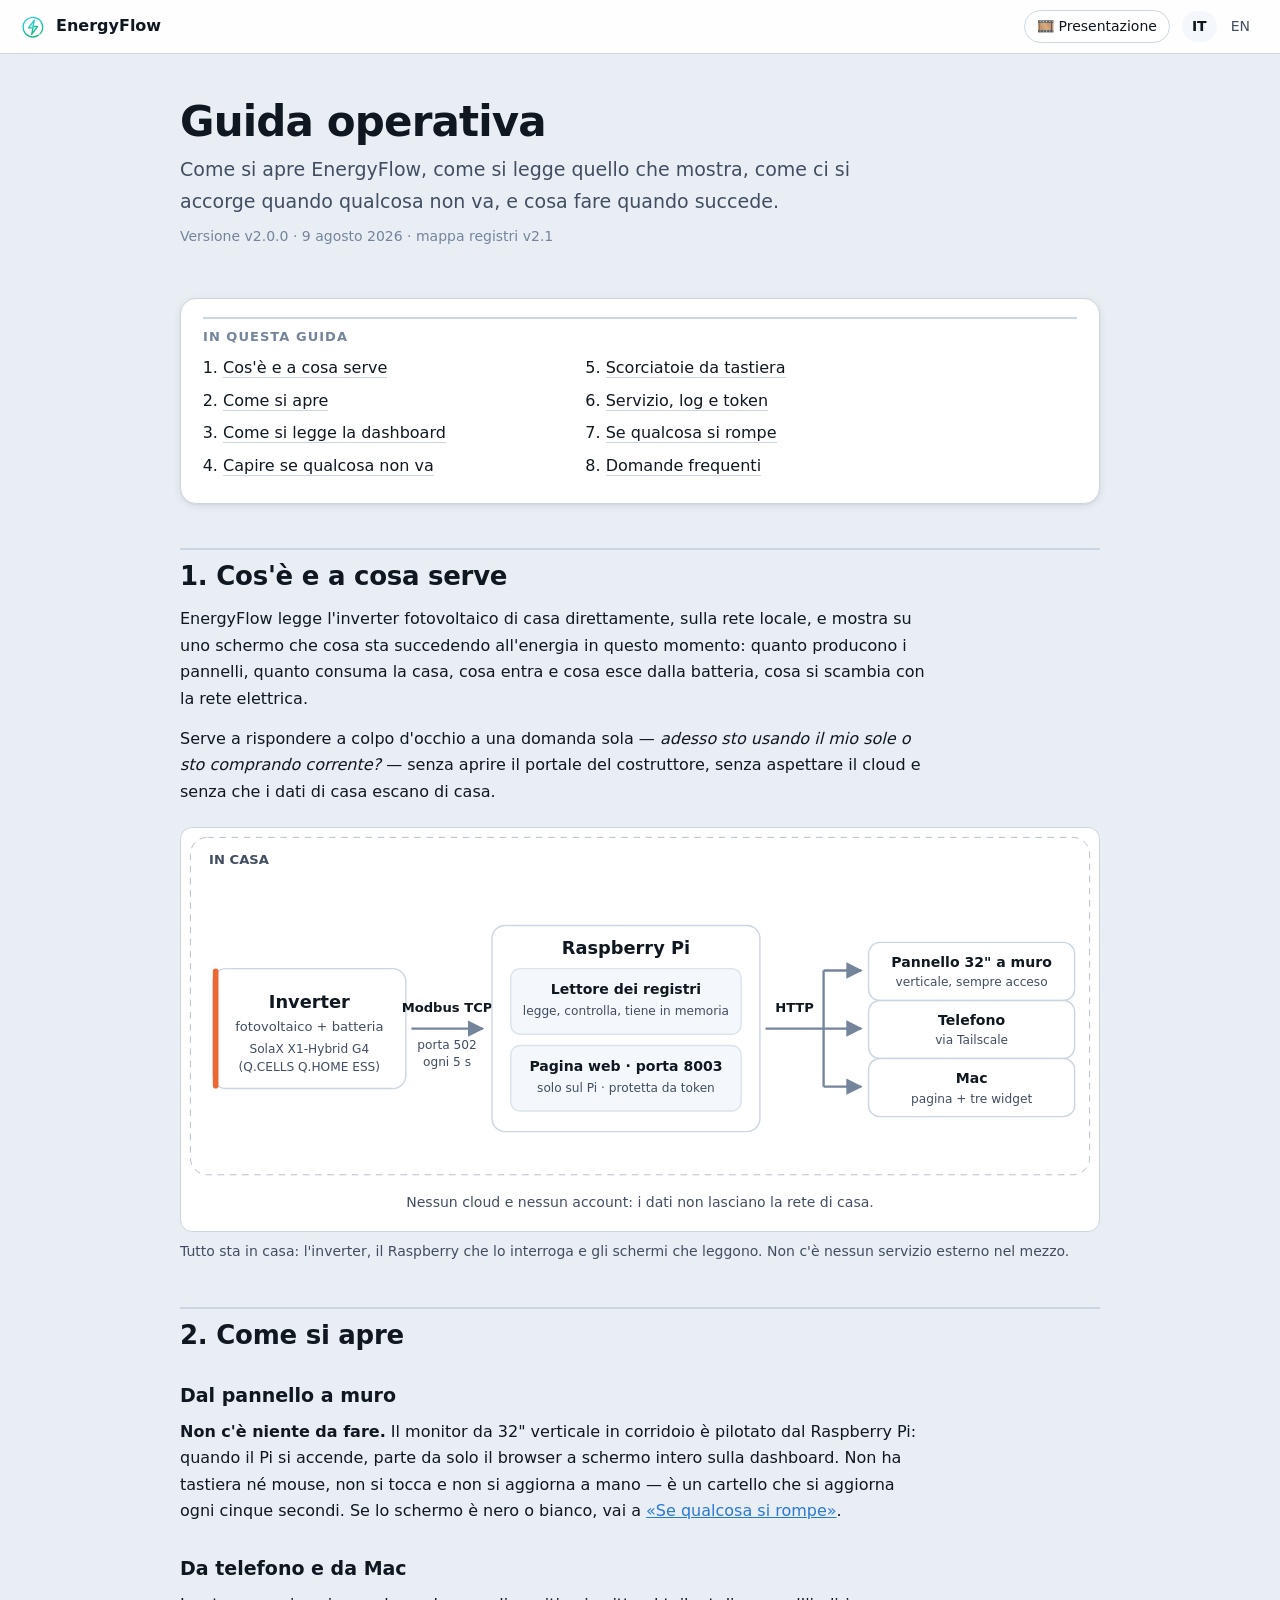
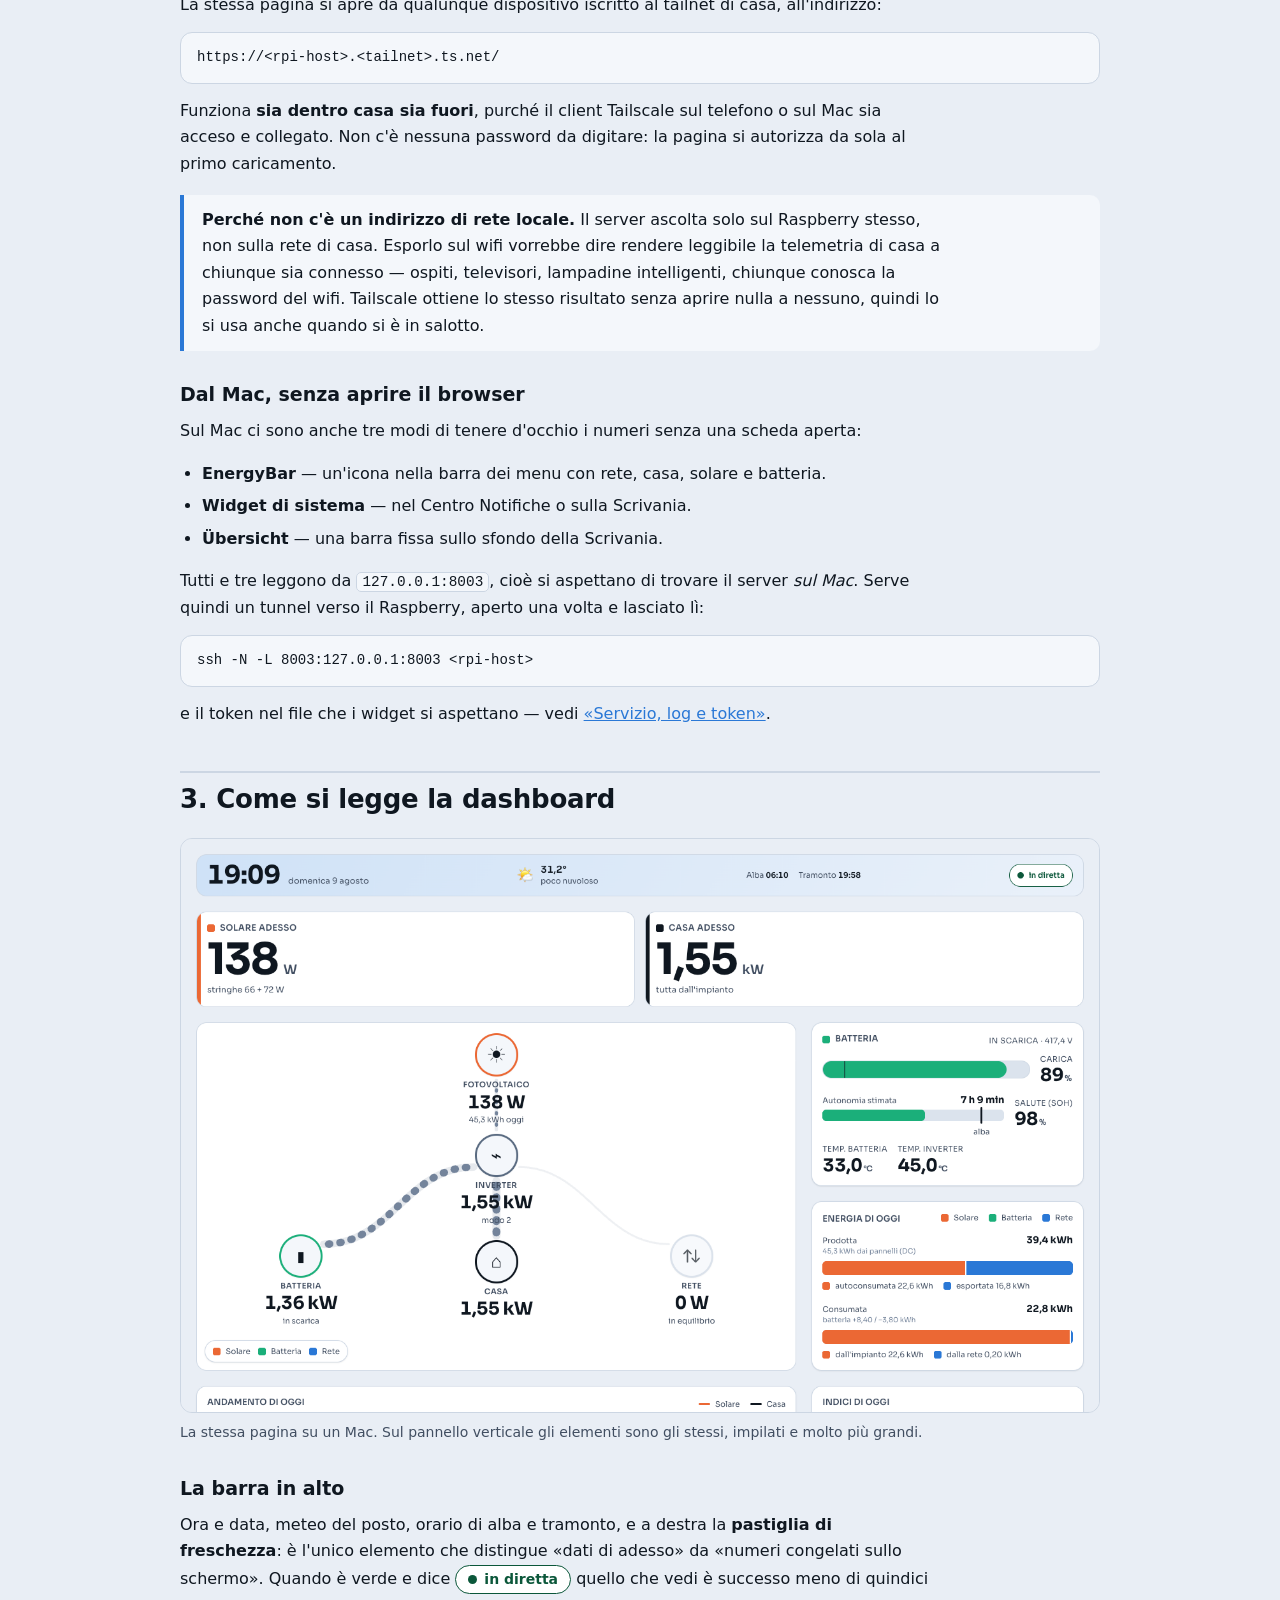
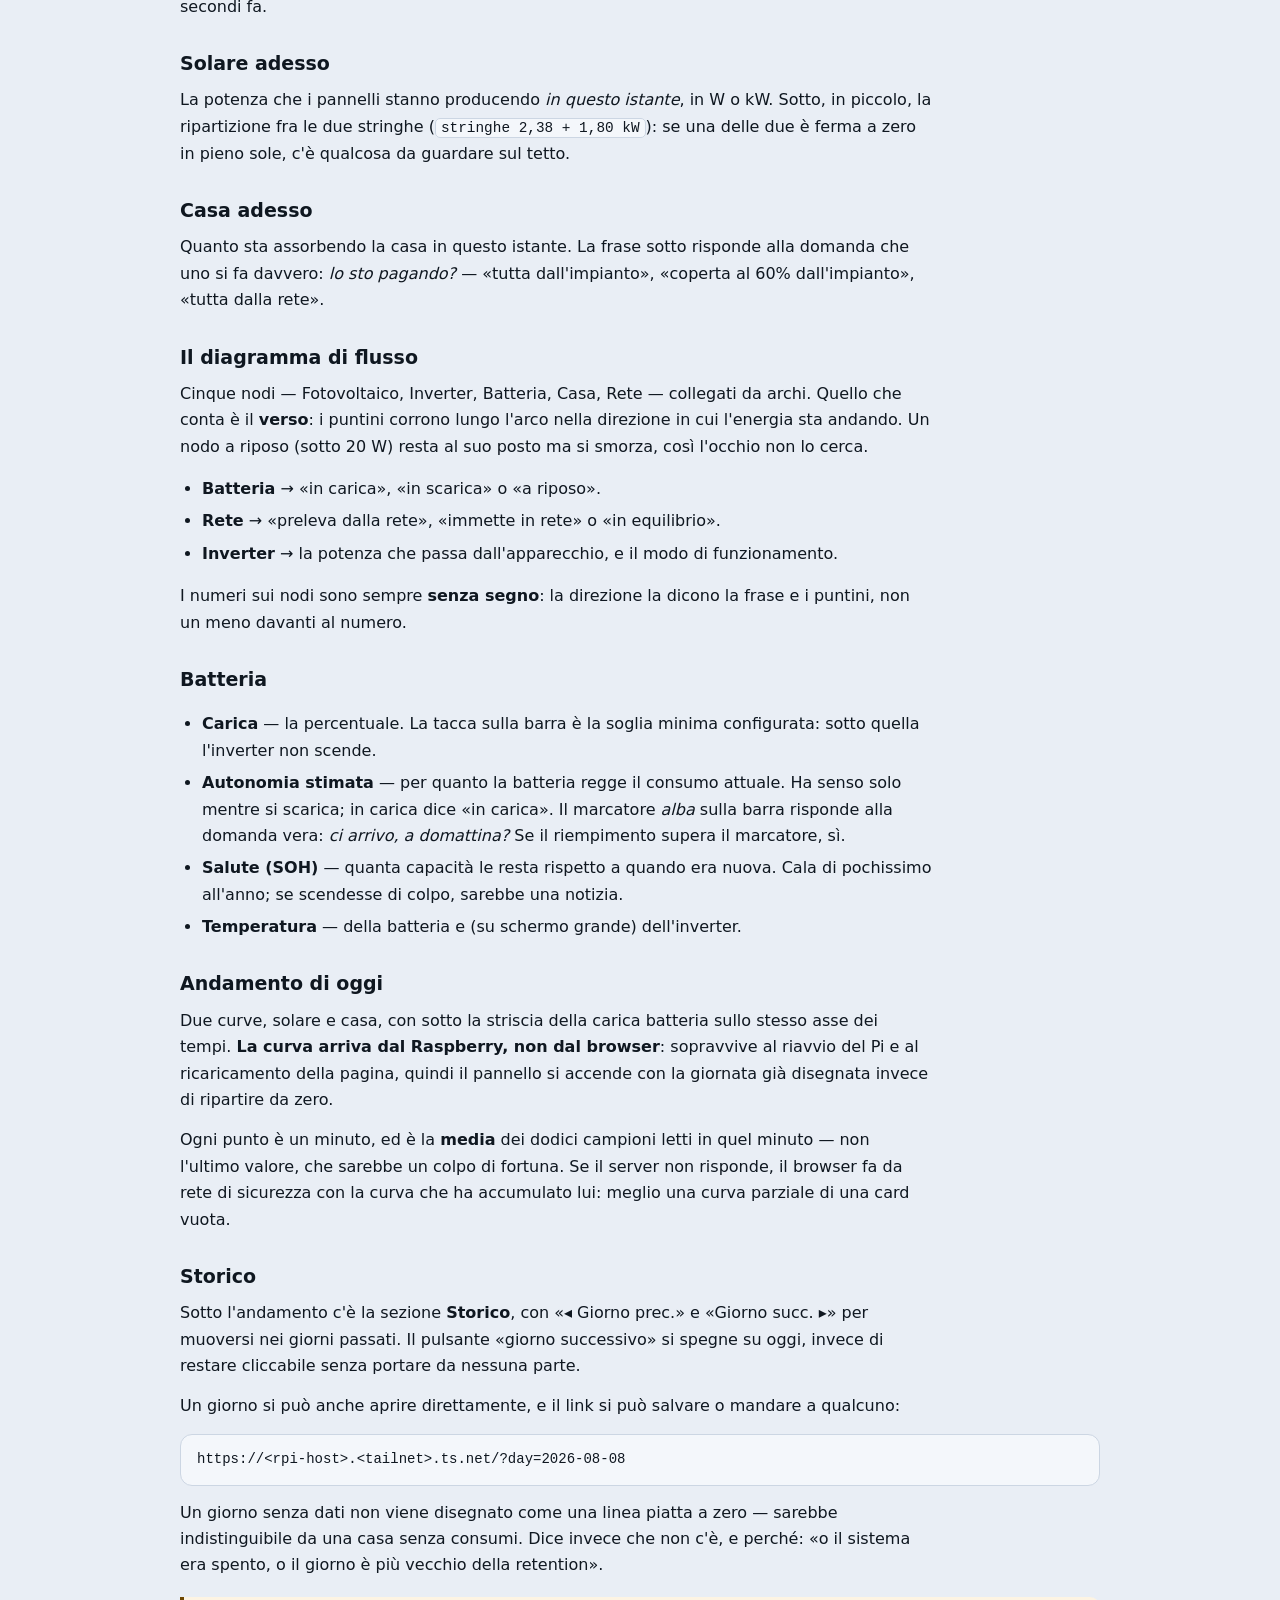
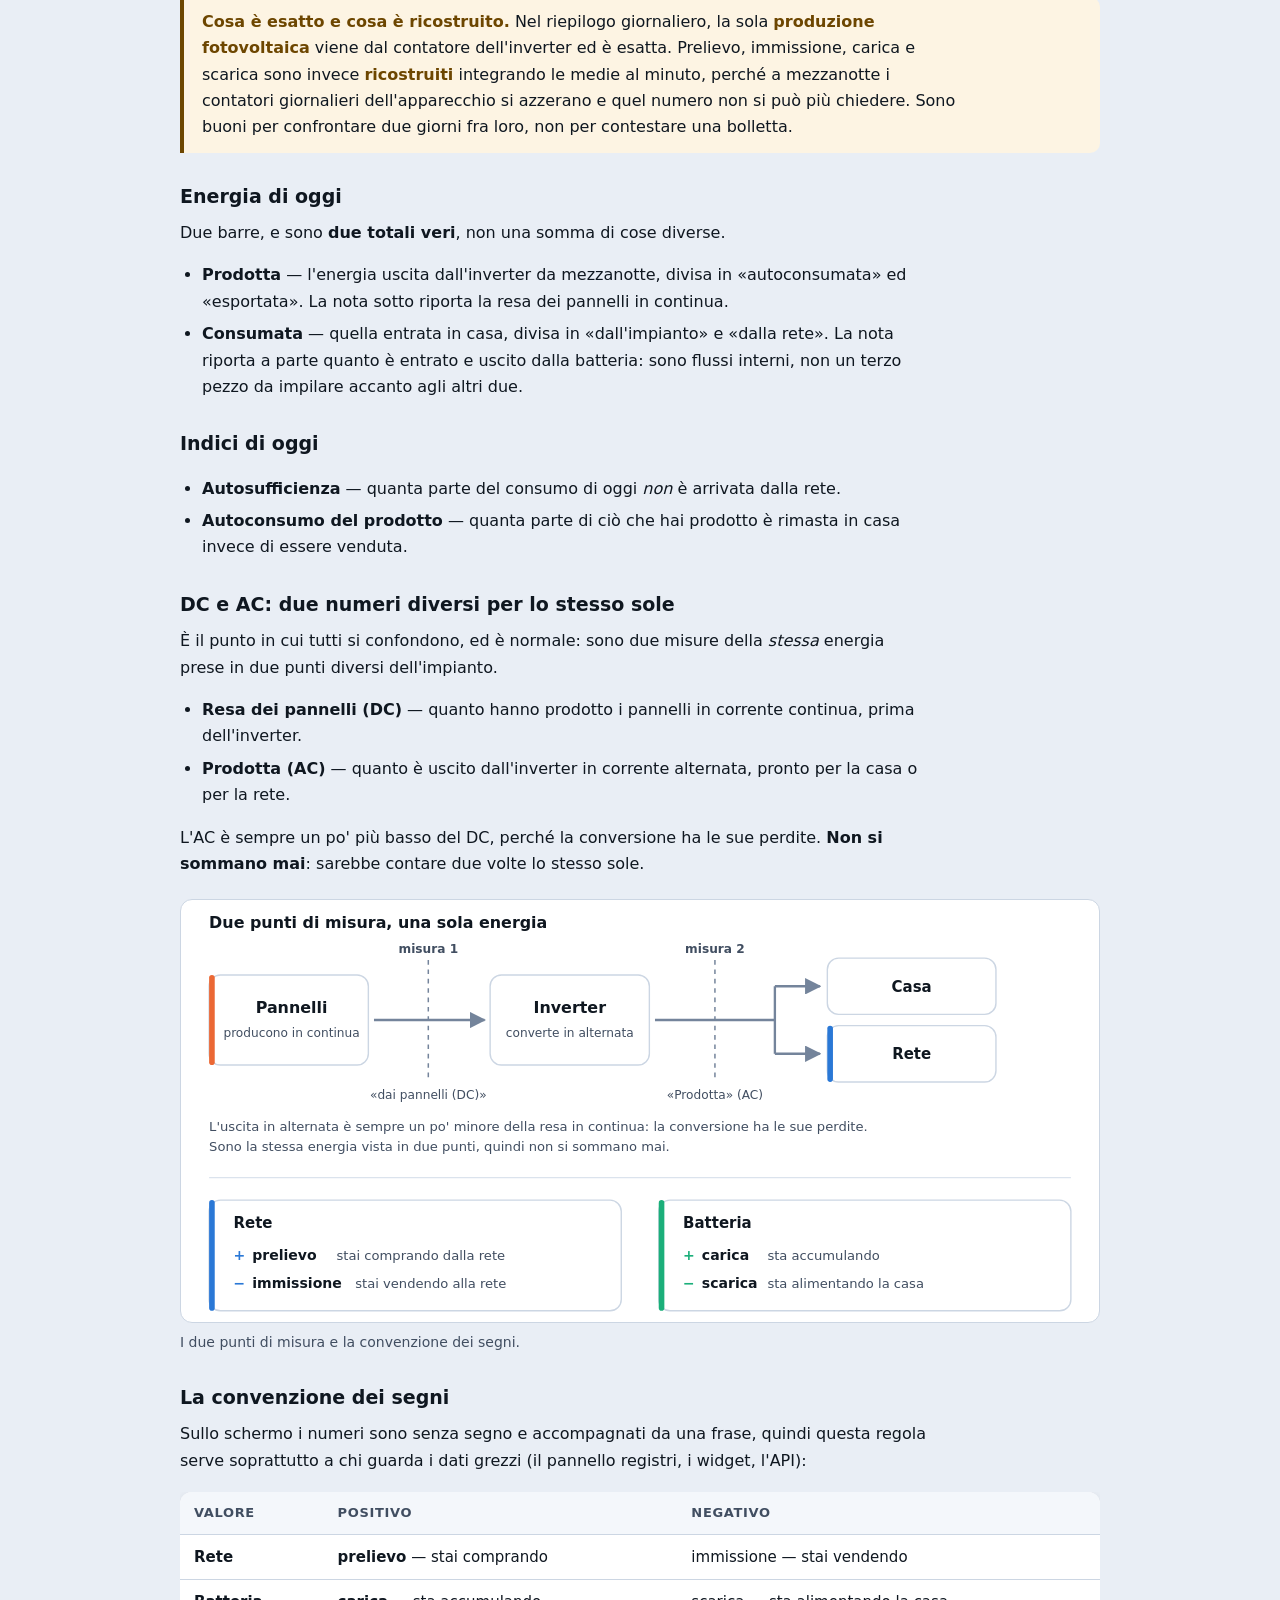
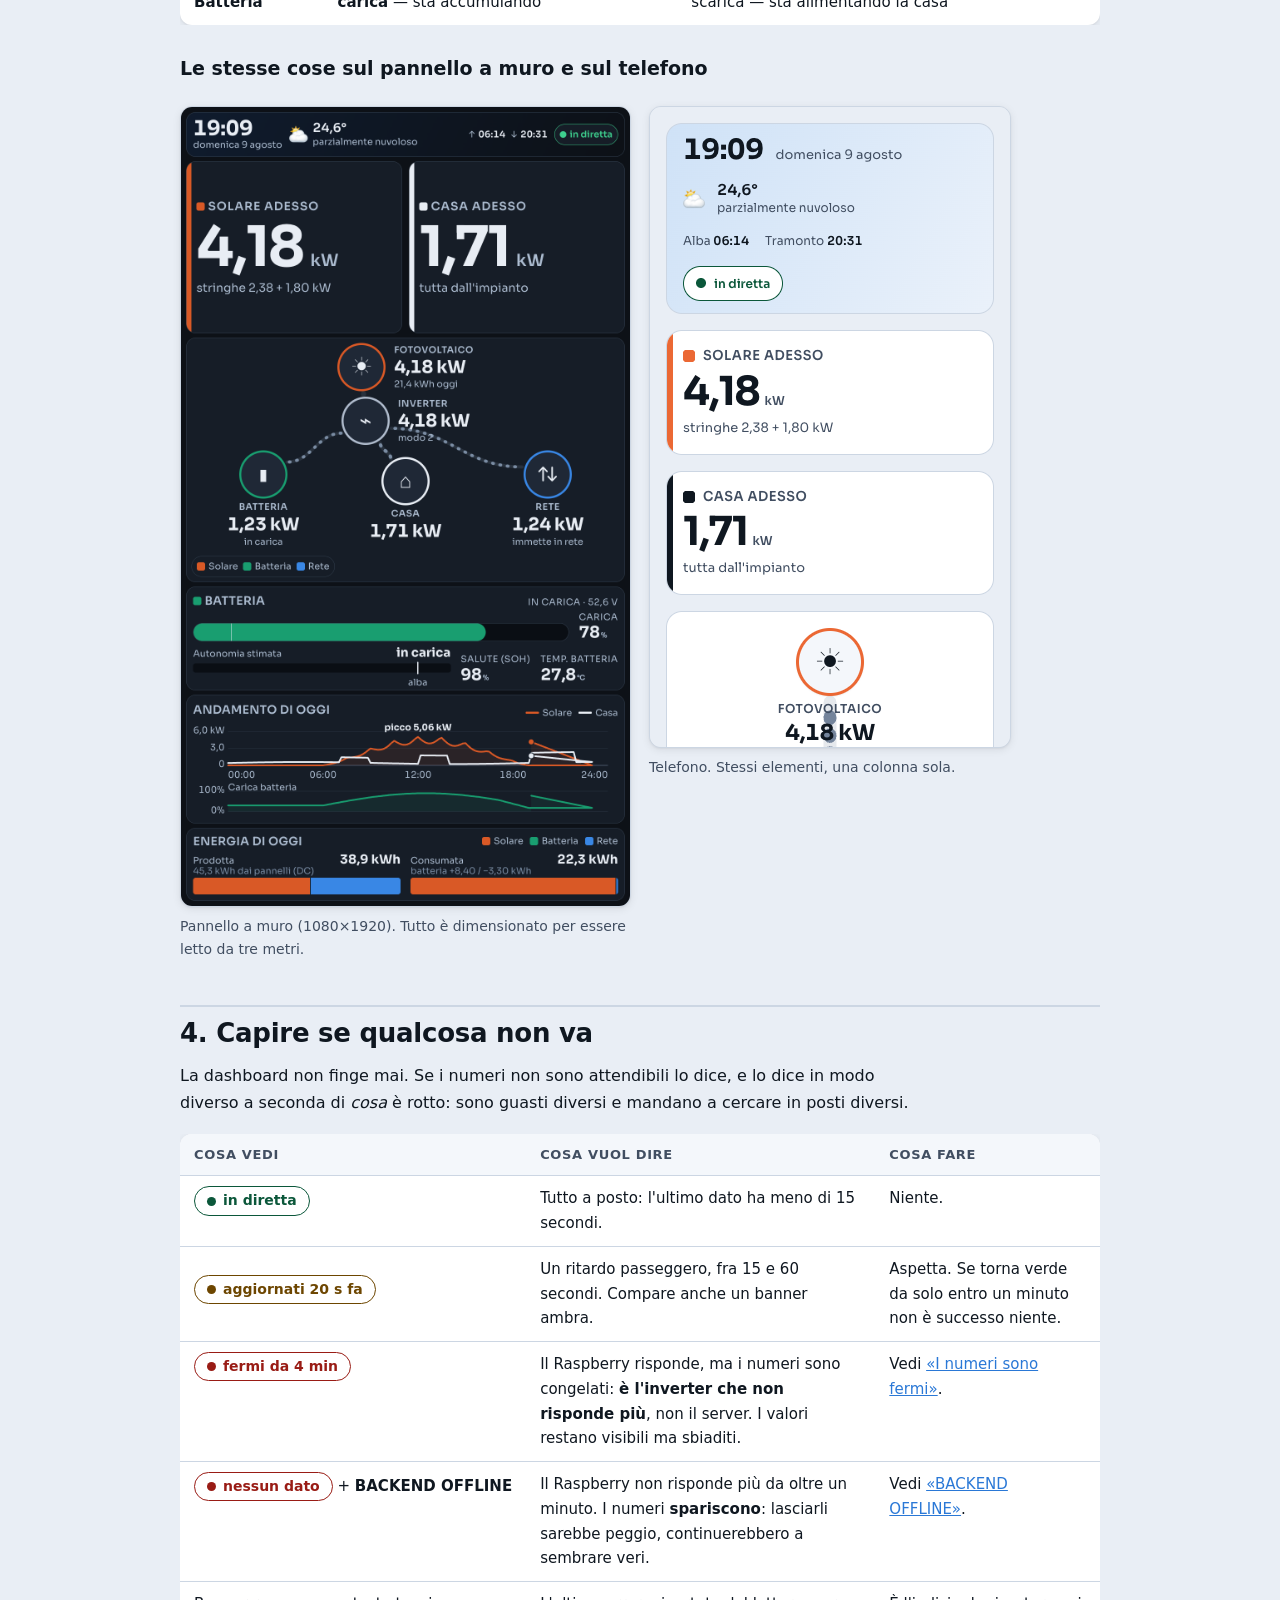
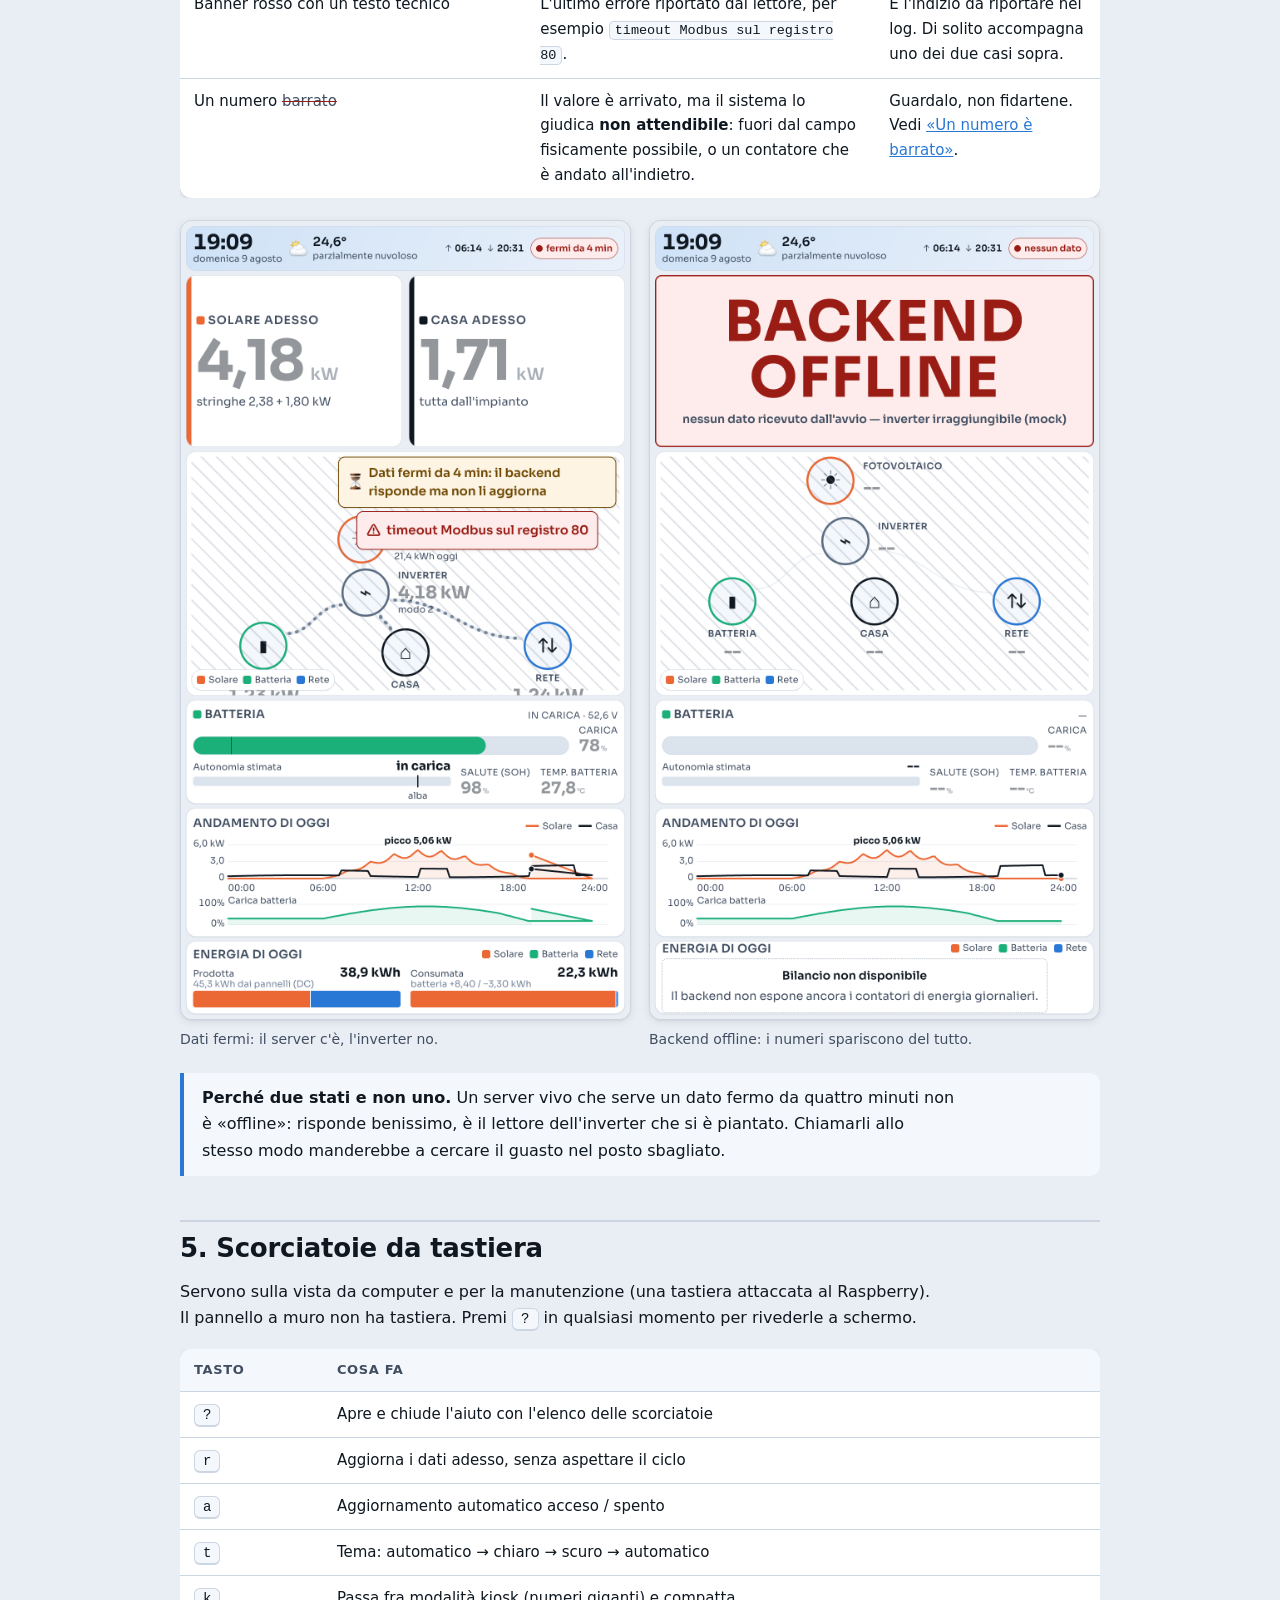
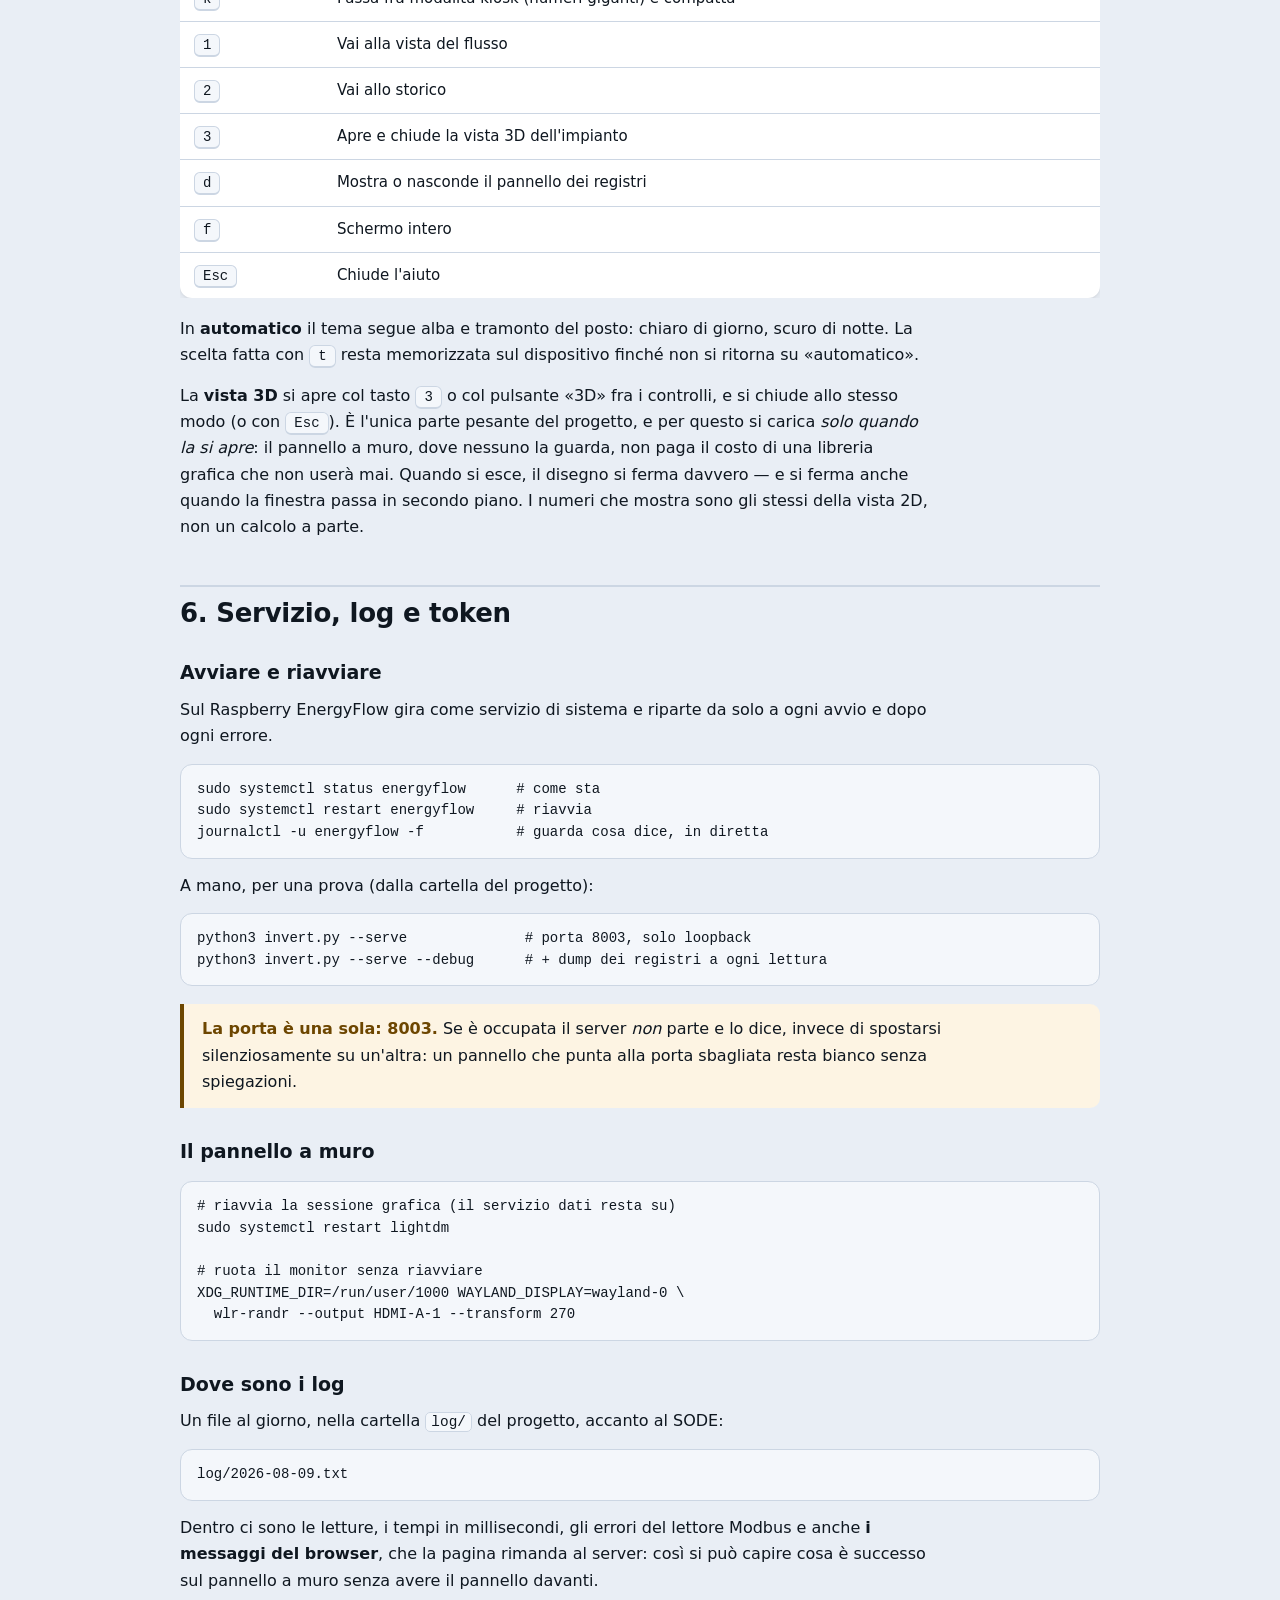
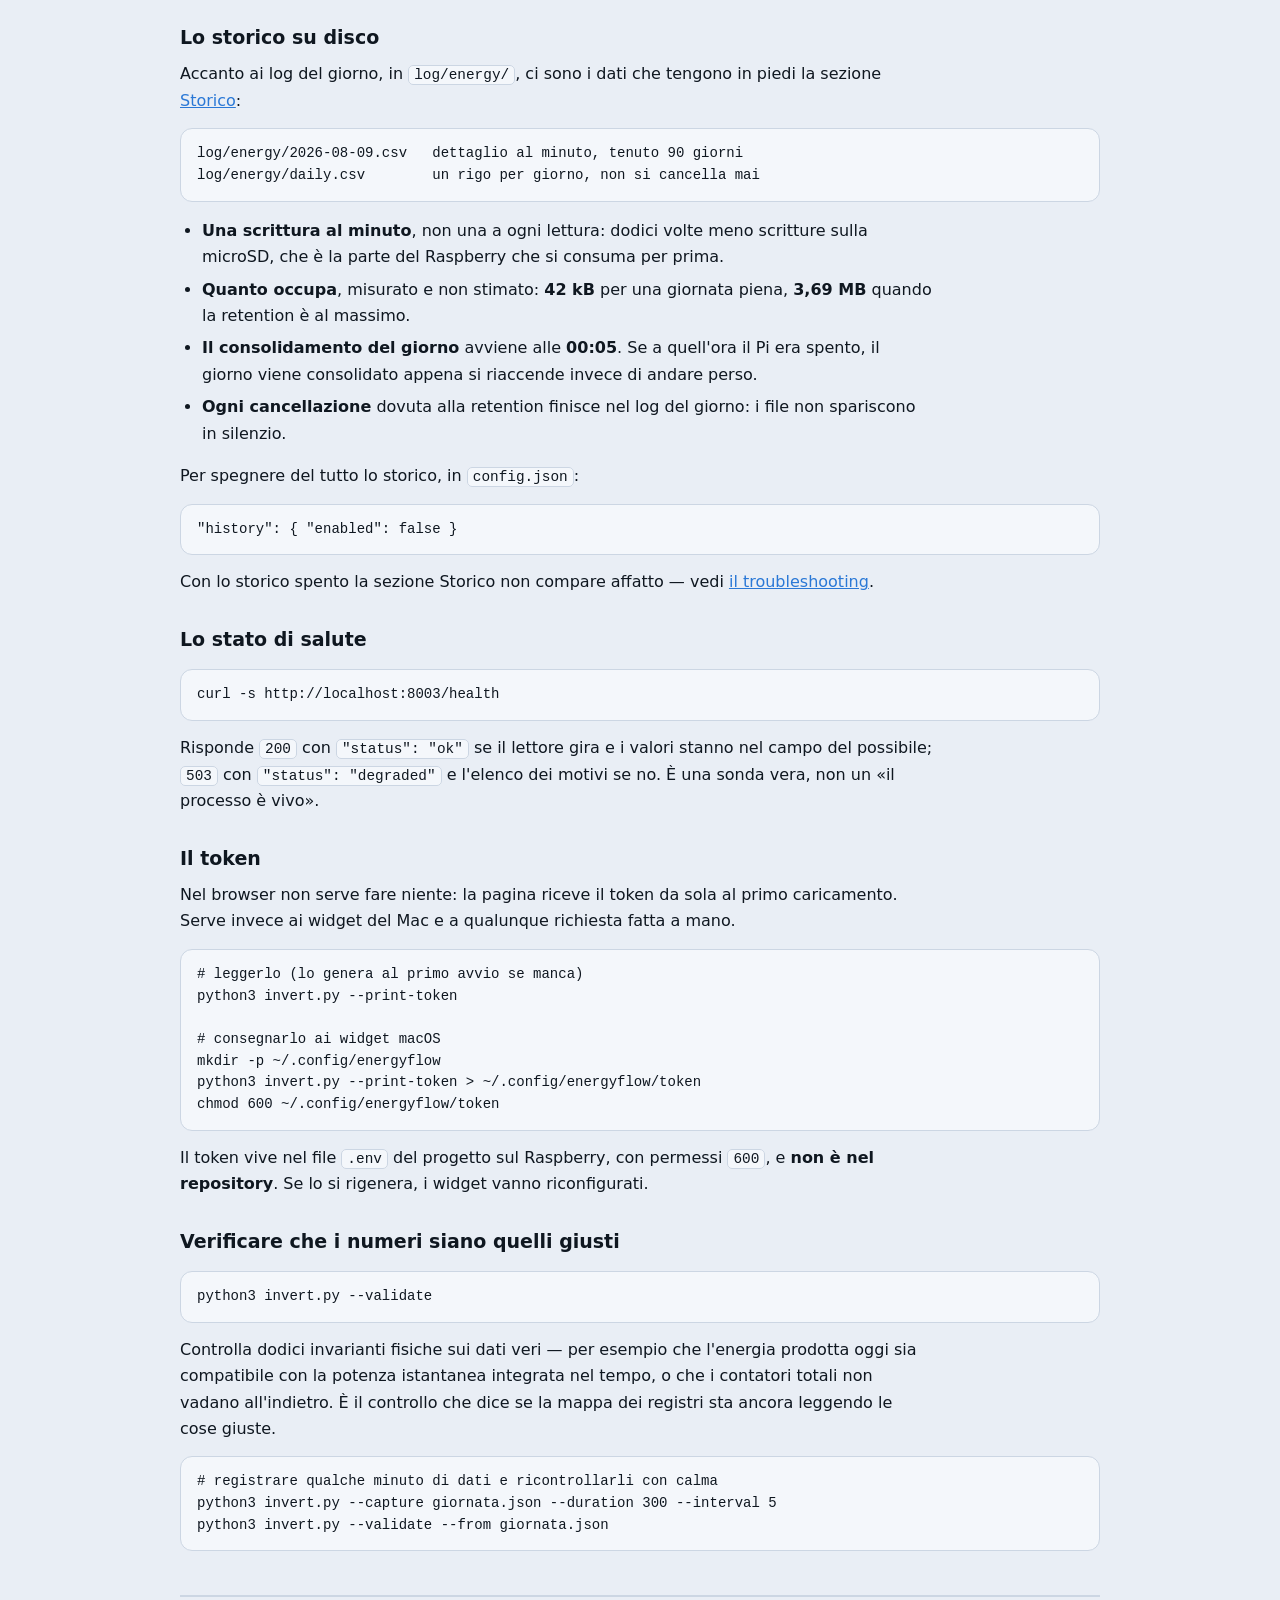
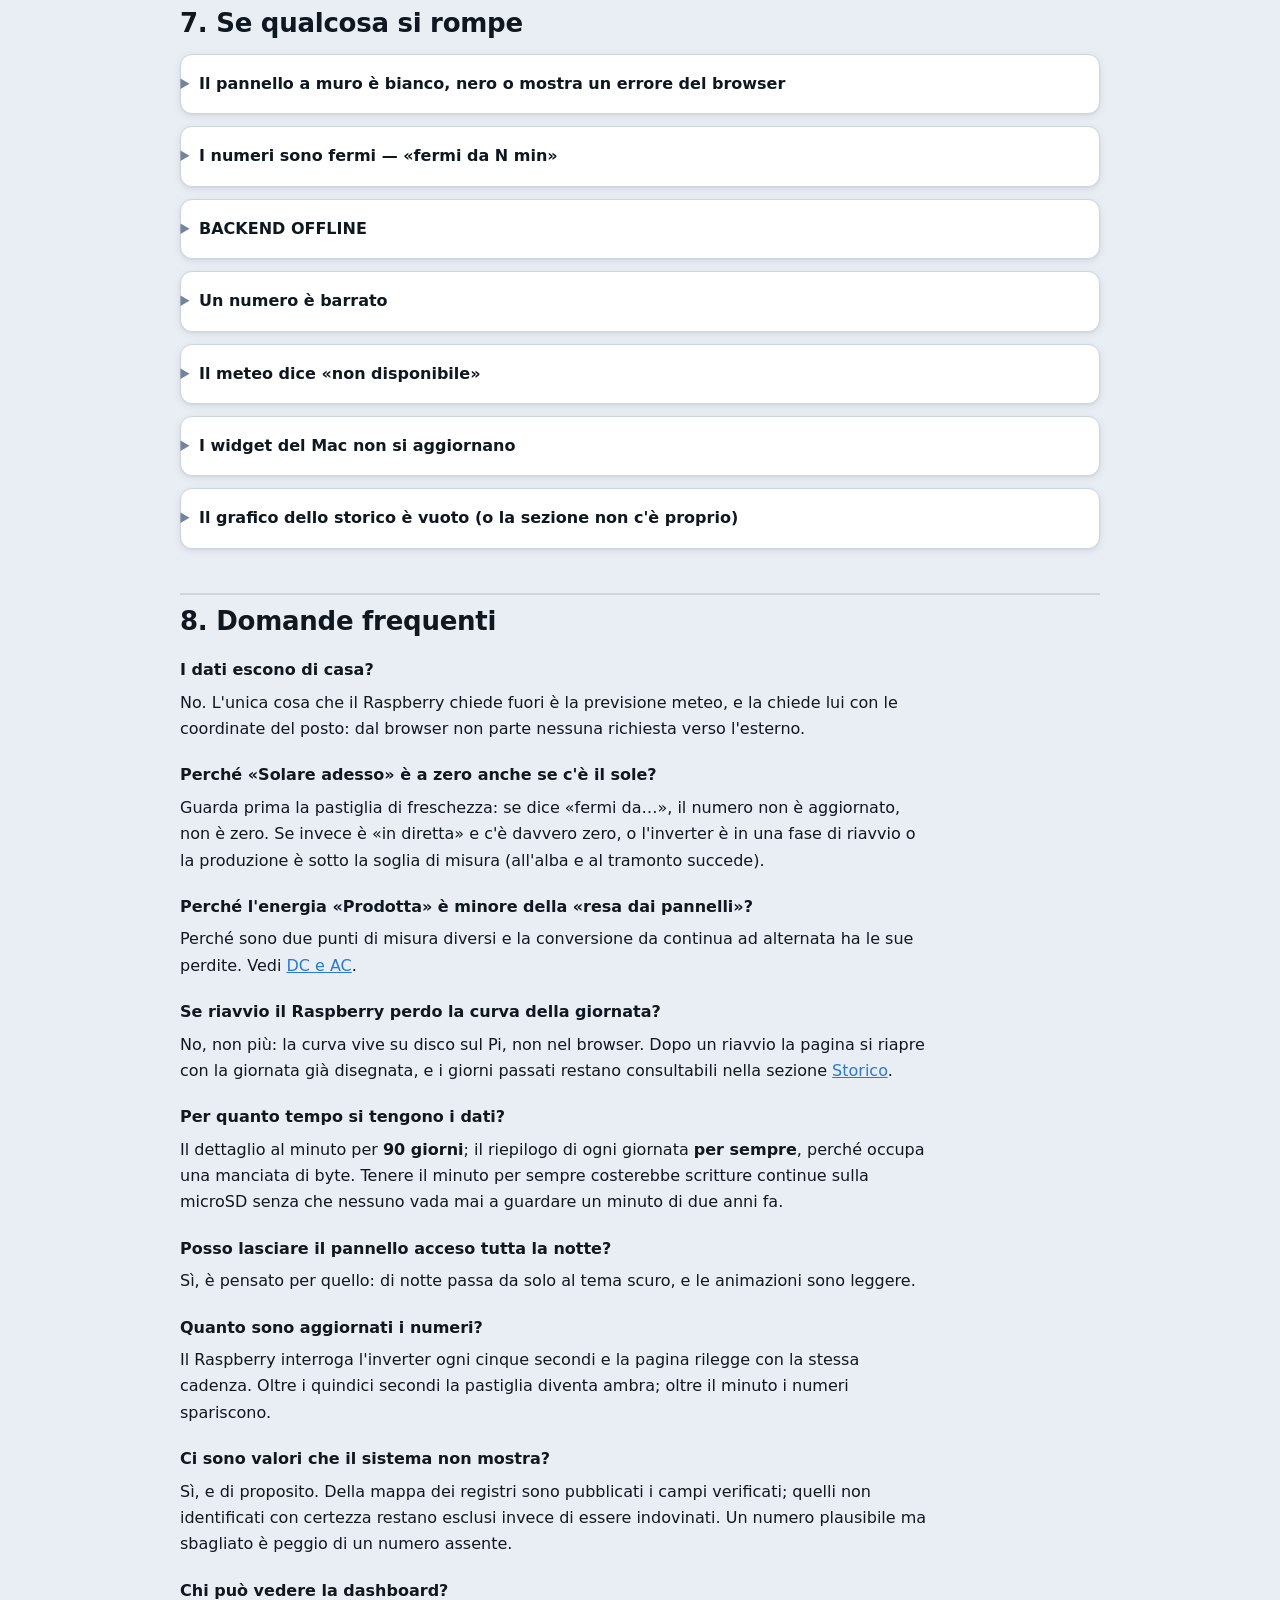
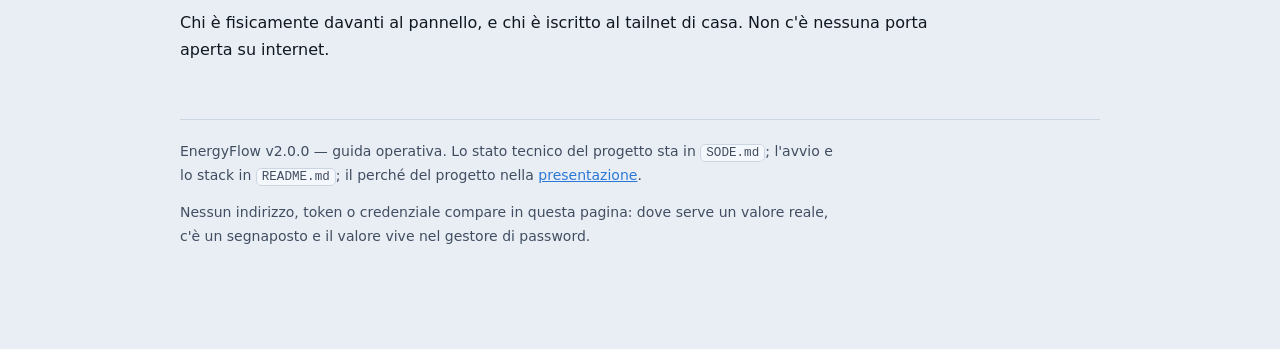
==== docs/guide/manuale.html @ d4493388 "DOCS: SODE v2.0.0 senza changelog, README IT/EN, guida, slide, cover ## 👤 Richiesta utente  > "rived" ====
<!DOCTYPE html>
<html lang="it">

<head>
<meta charset="utf-8">
<meta name="viewport" content="width=device-width, initial-scale=1">
<title>EnergyFlow — Guida operativa</title>
<meta name="description" content="Come si apre EnergyFlow, come si legge la dashboard, come si capisce se qualcosa non va, e cosa fare quando succede.">
<meta name="color-scheme" content="light dark">
<style>
/* ==========================================================================
   EnergyFlow — guida operativa.
   Nessuna dipendenza esterna: CSS qui dentro, immagini locali e relative.
   I colori sono gli stessi token dell'app (static/tokens.css), così la guida
   e il prodotto sembrano la stessa cosa.
   ========================================================================== */
:root {
  --bg: #e9eef5;
  --surface: #ffffff;
  --surface-2: #f4f7fb;
  --border: #ccd6e3;
  --text: #0f1720;
  --muted: #414e61;
  --faint: #74849b;
  --solar: #eb6834;
  --grid: #2a78d6;
  --battery: #1baf7a;
  --ok: #0b573a;
  --warn: #6d4600;
  --warn-bg: #fdf4e3;
  --error: #991c15;
  --error-bg: #fdeceb;
  --code-bg: #f4f7fb;
  --shadow: 0 2px 8px rgba(13,17,23,.08), 0 1px 2px rgba(13,17,23,.05);
  color-scheme: light;
}
@media (prefers-color-scheme: dark) {
  :root {
    --bg: #0d1117;
    --surface: #161d27;
    --surface-2: #1f2836;
    --border: #33404f;
    --text: #e8edf4;
    --muted: #adbdd1;
    --faint: #7a8ca3;
    --solar: #d95926;
    --grid: #3987e5;
    --battery: #199e70;
    --ok: #3ecf8e;
    --warn: #e0a72e;
    --warn-bg: #2e2109;
    --error: #ff8a83;
    --error-bg: #3a1512;
    --code-bg: #0a0e14;
    --shadow: 0 2px 10px rgba(0,0,0,.4);
    color-scheme: dark;
  }
}

* { box-sizing: border-box; }
html { scroll-behavior: smooth; scroll-padding-top: 84px; }
body {
  margin: 0;
  background: var(--bg);
  color: var(--text);
  font: 16px/1.65 system-ui, -apple-system, "Segoe UI", Roboto, "Helvetica Neue", Arial, sans-serif;
  -webkit-text-size-adjust: 100%;
}
.wrap { max-width: 960px; margin: 0 auto; padding: 0 20px 96px; }

/* --- barra superiore --- */
.topbar {
  position: sticky; top: 0; z-index: 10;
  display: flex; flex-wrap: wrap; gap: 12px; align-items: center;
  padding: 10px 20px;
  background: color-mix(in srgb, var(--surface) 92%, transparent);
  border-bottom: 1px solid var(--border);
  backdrop-filter: blur(8px);
}
.topbar__brand { display: flex; align-items: center; gap: 10px; font-weight: 700; }
.topbar__brand svg { width: 26px; height: 26px; display: block; }
.topbar__spacer { flex: 1 1 auto; }
.langs { display: flex; gap: 4px; align-items: center; font-size: 14px; }
.langs a, .langs span {
  padding: 4px 10px; border-radius: 999px; text-decoration: none; color: var(--muted);
}
.langs [aria-current="true"] { background: var(--surface-2); color: var(--text); font-weight: 700; }
.topbar a.pill {
  font-size: 14px; text-decoration: none; color: var(--text);
  border: 1px solid var(--border); border-radius: 999px; padding: 4px 12px; background: var(--surface);
}
.topbar a.pill:hover { border-color: var(--faint); }

/* --- testata --- */
header.hero { padding: 44px 0 8px; }
header.hero h1 { font-size: clamp(30px, 5vw, 42px); line-height: 1.15; margin: 0 0 8px; letter-spacing: -.02em; }
header.hero p.lead { font-size: 19px; color: var(--muted); margin: 0 0 8px; max-width: 62ch; }
.meta { font-size: 14px; color: var(--faint); }

/* --- indice --- */
nav.toc {
  background: var(--surface); border: 1px solid var(--border); border-radius: 16px;
  padding: 18px 22px; margin: 28px 0 12px; box-shadow: var(--shadow);
}
nav.toc h2 { font-size: 13px; text-transform: uppercase; letter-spacing: .08em; color: var(--faint); margin: 0 0 10px; }
nav.toc ol { margin: 0; padding-left: 20px; columns: 2; column-gap: 32px; }
nav.toc li { margin: 0 0 6px; break-inside: avoid; }
nav.toc a { color: var(--text); text-decoration: none; border-bottom: 1px solid var(--border); }
nav.toc a:hover { border-color: var(--grid); }

/* --- sezioni --- */
section { margin: 44px 0 0; }
h2 {
  font-size: 26px; line-height: 1.25; margin: 0 0 14px; letter-spacing: -.01em;
  padding-top: 10px; border-top: 2px solid var(--border);
}
h3 { font-size: 19px; margin: 28px 0 8px; }
h4 { font-size: 16px; margin: 20px 0 6px; }
p { margin: 0 0 14px; max-width: 74ch; }
ul, ol { max-width: 74ch; padding-left: 22px; }
li { margin: 0 0 6px; }
a { color: var(--grid); }
strong { font-weight: 700; }

/* --- riquadri --- */
.card {
  background: var(--surface); border: 1px solid var(--border); border-radius: 14px;
  padding: 16px 20px; margin: 18px 0; box-shadow: var(--shadow);
}
.note, .warn {
  border-left: 4px solid var(--grid); background: var(--surface-2);
  border-radius: 0 10px 10px 0; padding: 12px 18px; margin: 18px 0;
}
.note p:last-child, .warn p:last-child, .card p:last-child { margin-bottom: 0; }
.warn { border-left-color: var(--warn); background: var(--warn-bg); }
.warn strong { color: var(--warn); }

/* --- tabelle --- */
.tablewrap { overflow-x: auto; margin: 18px 0; -webkit-overflow-scrolling: touch; }
table { border-collapse: collapse; width: 100%; min-width: 480px; background: var(--surface); border-radius: 12px; overflow: hidden; box-shadow: var(--shadow); }
th, td { text-align: left; padding: 10px 14px; border-bottom: 1px solid var(--border); vertical-align: top; font-size: 15px; }
th { background: var(--surface-2); font-size: 13px; text-transform: uppercase; letter-spacing: .05em; color: var(--muted); }
tr:last-child td { border-bottom: 0; }
td.key { white-space: nowrap; }

/* --- codice --- */
code {
  font-family: ui-monospace, SFMono-Regular, "SF Mono", Menlo, Consolas, monospace;
  font-size: .9em; background: var(--code-bg); border: 1px solid var(--border);
  border-radius: 5px; padding: 1px 5px;
}
pre {
  background: var(--code-bg); border: 1px solid var(--border); border-radius: 12px;
  padding: 14px 16px; overflow-x: auto; margin: 14px 0; font-size: 14px; line-height: 1.55;
}
pre code { background: none; border: 0; padding: 0; font-size: inherit; }

kbd {
  font-family: ui-monospace, SFMono-Regular, Menlo, Consolas, monospace;
  background: var(--surface-2); border: 1px solid var(--border);
  border-bottom-width: 2px; border-radius: 6px;
  padding: 2px 8px; font-size: 14px; white-space: nowrap;
}

/* --- figure e immagini --- */
figure { margin: 22px 0; }
figure img {
  display: block; max-width: 100%; height: auto;
  border-radius: 12px; background: var(--surface); border: 1px solid var(--border);
}
figure.plain img { border: 0; background: none; }
figcaption { font-size: 14px; color: var(--muted); margin-top: 8px; }
.shots { display: flex; flex-wrap: wrap; gap: 18px; align-items: flex-start; margin: 22px 0; }
.shots figure { flex: 1 1 260px; margin: 0; }
.shots img { box-shadow: var(--shadow); }

/* --- pastiglie di stato --- */
.chip {
  display: inline-flex; align-items: center; gap: 7px; white-space: nowrap;
  border: 1px solid var(--border); border-radius: 999px; padding: 2px 12px;
  font-size: 14px; font-weight: 700; background: var(--surface);
}
.chip::before { content: ""; width: 9px; height: 9px; border-radius: 50%; background: var(--faint); }
.chip.ok { color: var(--ok); border-color: var(--ok); }
.chip.ok::before { background: var(--ok); }
.chip.warn { color: var(--warn); border-color: var(--warn); }
.chip.warn::before { background: var(--warn); }
.chip.err { color: var(--error); border-color: var(--error); }
.chip.err::before { background: var(--error); }
.sus { text-decoration: line-through; text-decoration-color: var(--error); color: var(--muted); }

/* --- dettagli --- */
details {
  background: var(--surface); border: 1px solid var(--border); border-radius: 12px;
  padding: 4px 18px; margin: 12px 0; box-shadow: var(--shadow);
}
details[open] { padding-bottom: 14px; }
summary { cursor: pointer; font-weight: 700; padding: 12px 0; list-style-position: outside; }
summary::marker { color: var(--faint); }

footer.end {
  margin-top: 56px; padding-top: 20px; border-top: 1px solid var(--border);
  font-size: 14px; color: var(--muted);
}

@media (max-width: 640px) {
  nav.toc ol { columns: 1; }
  h2 { font-size: 22px; }
  header.hero p.lead { font-size: 17px; }
}
@media print {
  .topbar { position: static; }
  details { break-inside: avoid; }
  details > summary { list-style: none; }
  details:not([open]) > *:not(summary) { display: revert; }
}
</style>
</head>

<body>

<div class="topbar">
  <span class="topbar__brand">
    <svg viewBox="0 0 256 256" aria-hidden="true">
      <defs>
        <linearGradient id="ef-bolt" x1="0" y1="0" x2="0.35" y2="1">
          <stop offset="0" stop-color="#22D3EE"/><stop offset="1" stop-color="#10B981"/>
        </linearGradient>
      </defs>
      <path fill="none" stroke="url(#ef-bolt)" stroke-width="13" stroke-linecap="round" d="M196 196a96 96 0 1 0-14 12"/>
      <path fill="none" stroke="url(#ef-bolt)" stroke-width="13" stroke-linejoin="round" stroke-linecap="round" d="M141 60 84 137h44l-13 63 57-77h-44z"/>
    </svg>
    EnergyFlow
  </span>
  <span class="topbar__spacer"></span>
  <a class="pill" href="../slides/presentazione.html">🎞️ Presentazione</a>
  <span class="langs">
    <span aria-current="true">IT</span>
    <a href="manuale_en.html" hreflang="en">EN</a>
  </span>
</div>

<div class="wrap">

<header class="hero">
  <h1>Guida operativa</h1>
  <p class="lead">Come si apre EnergyFlow, come si legge quello che mostra, come ci si accorge
     quando qualcosa non va, e cosa fare quando succede.</p>
  <p class="meta">Versione v2.0.0 · 9 agosto 2026 · mappa registri v2.1</p>
</header>

<nav class="toc" aria-label="Indice">
  <h2>In questa guida</h2>
  <ol>
    <li><a href="#intro">Cos'è e a cosa serve</a></li>
    <li><a href="#accesso">Come si apre</a></li>
    <li><a href="#leggere">Come si legge la dashboard</a></li>
    <li><a href="#stato">Capire se qualcosa non va</a></li>
    <li><a href="#scorciatoie">Scorciatoie da tastiera</a></li>
    <li><a href="#servizio">Servizio, log e token</a></li>
    <li><a href="#troubleshooting">Se qualcosa si rompe</a></li>
    <li><a href="#faq">Domande frequenti</a></li>
  </ol>
</nav>

<!-- ==================================================================== -->
<section id="intro">
<h2>1. Cos'è e a cosa serve</h2>

<p>EnergyFlow legge l'inverter fotovoltaico di casa direttamente, sulla rete locale, e mostra su
   uno schermo che cosa sta succedendo all'energia in questo momento: quanto producono i pannelli,
   quanto consuma la casa, cosa entra e cosa esce dalla batteria, cosa si scambia con la rete
   elettrica.</p>

<p>Serve a rispondere a colpo d'occhio a una domanda sola — <em>adesso sto usando il mio sole o
   sto comprando corrente?</em> — senza aprire il portale del costruttore, senza aspettare il
   cloud e senza che i dati di casa escano di casa.</p>

<figure>
  <img src="assets/architettura.svg" alt="Schema: l'inverter parla Modbus TCP sulla porta 502; un Raspberry Pi lo interroga ogni 5 secondi e serve la pagina web sulla porta 8003, solo sul proprio loopback; il pannello a muro, il telefono e il Mac leggono da lì.">
  <figcaption>Tutto sta in casa: l'inverter, il Raspberry che lo interroga e gli schermi che
     leggono. Non c'è nessun servizio esterno nel mezzo.</figcaption>
</figure>
</section>

<!-- ==================================================================== -->
<section id="accesso">
<h2>2. Come si apre</h2>

<h3>Dal pannello a muro</h3>
<p><strong>Non c'è niente da fare.</strong> Il monitor da 32" verticale in corridoio è pilotato dal
   Raspberry Pi: quando il Pi si accende, parte da solo il browser a schermo intero sulla dashboard.
   Non ha tastiera né mouse, non si tocca e non si aggiorna a mano — è un cartello che si aggiorna
   ogni cinque secondi. Se lo schermo è nero o bianco, vai a
   <a href="#troubleshooting">«Se qualcosa si rompe»</a>.</p>

<h3>Da telefono e da Mac</h3>
<p>La stessa pagina si apre da qualunque dispositivo iscritto al tailnet di casa, all'indirizzo:</p>
<pre><code>https://&lt;rpi-host&gt;.&lt;tailnet&gt;.ts.net/</code></pre>
<p>Funziona <strong>sia dentro casa sia fuori</strong>, purché il client Tailscale sul telefono o sul
   Mac sia acceso e collegato. Non c'è nessuna password da digitare: la pagina si autorizza da sola
   al primo caricamento.</p>

<div class="note">
  <p><strong>Perché non c'è un indirizzo di rete locale.</strong> Il server ascolta solo sul
     Raspberry stesso, non sulla rete di casa. Esporlo sul wifi vorrebbe dire rendere leggibile
     la telemetria di casa a chiunque sia connesso — ospiti, televisori, lampadine intelligenti,
     chiunque conosca la password del wifi. Tailscale ottiene lo stesso risultato senza aprire
     nulla a nessuno, quindi lo si usa anche quando si è in salotto.</p>
</div>

<h3>Dal Mac, senza aprire il browser</h3>
<p>Sul Mac ci sono anche tre modi di tenere d'occhio i numeri senza una scheda aperta:</p>
<ul>
  <li><strong>EnergyBar</strong> — un'icona nella barra dei menu con rete, casa, solare e batteria.</li>
  <li><strong>Widget di sistema</strong> — nel Centro Notifiche o sulla Scrivania.</li>
  <li><strong>Übersicht</strong> — una barra fissa sullo sfondo della Scrivania.</li>
</ul>
<p>Tutti e tre leggono da <code>127.0.0.1:8003</code>, cioè si aspettano di trovare il server
   <em>sul Mac</em>. Serve quindi un tunnel verso il Raspberry, aperto una volta e lasciato lì:</p>
<pre><code>ssh -N -L 8003:127.0.0.1:8003 &lt;rpi-host&gt;</code></pre>
<p>e il token nel file che i widget si aspettano — vedi <a href="#servizio">«Servizio, log e token»</a>.</p>
</section>

<!-- ==================================================================== -->
<section id="leggere">
<h2>3. Come si legge la dashboard</h2>

<figure>
  <img src="../screenshots/desktop-chiaro.png" alt="La dashboard su schermo largo: barra di stato in alto, i due numeri principali, il diagramma di flusso, la scheda batteria, l'energia di oggi.">
  <figcaption>La stessa pagina su un Mac. Sul pannello verticale gli elementi sono gli stessi,
     impilati e molto più grandi.</figcaption>
</figure>

<h3>La barra in alto</h3>
<p>Ora e data, meteo del posto, orario di alba e tramonto, e a destra la
   <strong>pastiglia di freschezza</strong>: è l'unico elemento che distingue «dati di adesso» da
   «numeri congelati sullo schermo». Quando è verde e dice <span class="chip ok">in diretta</span>
   quello che vedi è successo meno di quindici secondi fa.</p>

<h3>Solare adesso</h3>
<p>La potenza che i pannelli stanno producendo <em>in questo istante</em>, in W o kW. Sotto, in
   piccolo, la ripartizione fra le due stringhe (<code>stringhe 2,38 + 1,80 kW</code>): se una delle
   due è ferma a zero in pieno sole, c'è qualcosa da guardare sul tetto.</p>

<h3>Casa adesso</h3>
<p>Quanto sta assorbendo la casa in questo istante. La frase sotto risponde alla domanda che uno si
   fa davvero: <em>lo sto pagando?</em> — «tutta dall'impianto», «coperta al 60% dall'impianto»,
   «tutta dalla rete».</p>

<h3>Il diagramma di flusso</h3>
<p>Cinque nodi — Fotovoltaico, Inverter, Batteria, Casa, Rete — collegati da archi. Quello che conta
   è il <strong>verso</strong>: i puntini corrono lungo l'arco nella direzione in cui l'energia sta
   andando. Un nodo a riposo (sotto 20 W) resta al suo posto ma si smorza, così l'occhio non lo
   cerca.</p>
<ul>
  <li><strong>Batteria</strong> → «in carica», «in scarica» o «a riposo».</li>
  <li><strong>Rete</strong> → «preleva dalla rete», «immette in rete» o «in equilibrio».</li>
  <li><strong>Inverter</strong> → la potenza che passa dall'apparecchio, e il modo di funzionamento.</li>
</ul>
<p>I numeri sui nodi sono sempre <strong>senza segno</strong>: la direzione la dicono la frase e i
   puntini, non un meno davanti al numero.</p>

<h3>Batteria</h3>
<ul>
  <li><strong>Carica</strong> — la percentuale. La tacca sulla barra è la soglia minima
      configurata: sotto quella l'inverter non scende.</li>
  <li><strong>Autonomia stimata</strong> — per quanto la batteria regge il consumo attuale. Ha
      senso solo mentre si scarica; in carica dice «in carica». Il marcatore <em>alba</em> sulla
      barra risponde alla domanda vera: <em>ci arrivo, a domattina?</em> Se il riempimento supera
      il marcatore, sì.</li>
  <li><strong>Salute (SOH)</strong> — quanta capacità le resta rispetto a quando era nuova. Cala di
      pochissimo all'anno; se scendesse di colpo, sarebbe una notizia.</li>
  <li><strong>Temperatura</strong> — della batteria e (su schermo grande) dell'inverter.</li>
</ul>

<h3>Andamento di oggi</h3>
<p>Due curve, solare e casa, con sotto la striscia della carica batteria sullo stesso asse dei tempi.
   <strong>La curva arriva dal Raspberry, non dal browser</strong>: sopravvive al riavvio del Pi e
   al ricaricamento della pagina, quindi il pannello si accende con la giornata già disegnata invece
   di ripartire da zero.</p>
<p>Ogni punto è un minuto, ed è la <strong>media</strong> dei dodici campioni letti in quel minuto —
   non l'ultimo valore, che sarebbe un colpo di fortuna. Se il server non risponde, il browser fa da
   rete di sicurezza con la curva che ha accumulato lui: meglio una curva parziale di una card
   vuota.</p>

<h3 id="storico">Storico</h3>
<p>Sotto l'andamento c'è la sezione <strong>Storico</strong>, con «◂ Giorno prec.» e «Giorno succ. ▸»
   per muoversi nei giorni passati. Il pulsante «giorno successivo» si spegne su oggi, invece di
   restare cliccabile senza portare da nessuna parte.</p>
<p>Un giorno si può anche aprire direttamente, e il link si può salvare o mandare a qualcuno:</p>
<pre><code>https://&lt;rpi-host&gt;.&lt;tailnet&gt;.ts.net/?day=2026-08-08</code></pre>
<p>Un giorno senza dati non viene disegnato come una linea piatta a zero — sarebbe indistinguibile
   da una casa senza consumi. Dice invece che non c'è, e perché: «o il sistema era spento, o il
   giorno è più vecchio della retention».</p>

<div class="warn">
  <p><strong>Cosa è esatto e cosa è ricostruito.</strong> Nel riepilogo giornaliero, la sola
     <strong>produzione fotovoltaica</strong> viene dal contatore dell'inverter ed è esatta.
     Prelievo, immissione, carica e scarica sono invece <strong>ricostruiti</strong> integrando le
     medie al minuto, perché a mezzanotte i contatori giornalieri dell'apparecchio si azzerano e
     quel numero non si può più chiedere. Sono buoni per confrontare due giorni fra loro, non per
     contestare una bolletta.</p>
</div>

<h3>Energia di oggi</h3>
<p>Due barre, e sono <strong>due totali veri</strong>, non una somma di cose diverse.</p>
<ul>
  <li><strong>Prodotta</strong> — l'energia uscita dall'inverter da mezzanotte, divisa in
      «autoconsumata» ed «esportata». La nota sotto riporta la resa dei pannelli in continua.</li>
  <li><strong>Consumata</strong> — quella entrata in casa, divisa in «dall'impianto» e «dalla rete».
      La nota riporta a parte quanto è entrato e uscito dalla batteria: sono flussi interni, non
      un terzo pezzo da impilare accanto agli altri due.</li>
</ul>

<h3>Indici di oggi</h3>
<ul>
  <li><strong>Autosufficienza</strong> — quanta parte del consumo di oggi <em>non</em> è arrivata
      dalla rete.</li>
  <li><strong>Autoconsumo del prodotto</strong> — quanta parte di ciò che hai prodotto è rimasta
      in casa invece di essere venduta.</li>
</ul>

<h3 id="dc-ac">DC e AC: due numeri diversi per lo stesso sole</h3>
<p>È il punto in cui tutti si confondono, ed è normale: sono due misure della <em>stessa</em>
   energia prese in due punti diversi dell'impianto.</p>
<ul>
  <li><strong>Resa dei pannelli (DC)</strong> — quanto hanno prodotto i pannelli in corrente
      continua, prima dell'inverter.</li>
  <li><strong>Prodotta (AC)</strong> — quanto è uscito dall'inverter in corrente alternata,
      pronto per la casa o per la rete.</li>
</ul>
<p>L'AC è sempre un po' più basso del DC, perché la conversione ha le sue perdite. <strong>Non si
   sommano mai</strong>: sarebbe contare due volte lo stesso sole.</p>

<figure>
  <img src="assets/misure.svg" alt="Schema: i pannelli producono in continua (misura 1, «dai pannelli DC»), l'inverter converte in alternata (misura 2, «Prodotta»), e da lì l'energia va alla casa o alla rete. Sotto, la convenzione dei segni: rete positiva uguale prelievo, negativa uguale immissione; batteria positiva uguale carica, negativa uguale scarica.">
  <figcaption>I due punti di misura e la convenzione dei segni.</figcaption>
</figure>

<h3>La convenzione dei segni</h3>
<p>Sullo schermo i numeri sono senza segno e accompagnati da una frase, quindi questa regola serve
   soprattutto a chi guarda i dati grezzi (il pannello registri, i widget, l'API):</p>
<div class="tablewrap">
<table>
  <thead><tr><th>Valore</th><th>Positivo</th><th>Negativo</th></tr></thead>
  <tbody>
    <tr><td class="key"><strong>Rete</strong></td><td><strong>prelievo</strong> — stai comprando</td><td>immissione — stai vendendo</td></tr>
    <tr><td class="key"><strong>Batteria</strong></td><td><strong>carica</strong> — sta accumulando</td><td>scarica — sta alimentando la casa</td></tr>
  </tbody>
</table>
</div>

<h3>Le stesse cose sul pannello a muro e sul telefono</h3>
<div class="shots">
  <figure>
    <img src="../screenshots/kiosk-verticale.png" alt="La dashboard sul pannello verticale a muro: numeri molto grandi, diagramma di flusso al centro, batteria e andamento sotto.">
    <figcaption>Pannello a muro (1080×1920). Tutto è dimensionato per essere letto da tre metri.</figcaption>
  </figure>
  <figure>
    <img src="../screenshots/mobile.png" alt="La dashboard su telefono: gli stessi elementi in colonna singola.">
    <figcaption>Telefono. Stessi elementi, una colonna sola.</figcaption>
  </figure>
</div>
</section>

<!-- ==================================================================== -->
<section id="stato">
<h2>4. Capire se qualcosa non va</h2>

<p>La dashboard non finge mai. Se i numeri non sono attendibili lo dice, e lo dice in modo diverso a
   seconda di <em>cosa</em> è rotto: sono guasti diversi e mandano a cercare in posti diversi.</p>

<div class="tablewrap">
<table>
  <thead><tr><th>Cosa vedi</th><th>Cosa vuol dire</th><th>Cosa fare</th></tr></thead>
  <tbody>
    <tr>
      <td class="key"><span class="chip ok">in diretta</span></td>
      <td>Tutto a posto: l'ultimo dato ha meno di 15 secondi.</td>
      <td>Niente.</td>
    </tr>
    <tr>
      <td class="key"><span class="chip warn">aggiornati 20 s fa</span></td>
      <td>Un ritardo passeggero, fra 15 e 60 secondi. Compare anche un banner ambra.</td>
      <td>Aspetta. Se torna verde da solo entro un minuto non è successo niente.</td>
    </tr>
    <tr>
      <td class="key"><span class="chip err">fermi da 4 min</span></td>
      <td>Il Raspberry risponde, ma i numeri sono congelati: <strong>è l'inverter che non risponde
          più</strong>, non il server. I valori restano visibili ma sbiaditi.</td>
      <td>Vedi <a href="#ts-fermi">«I numeri sono fermi»</a>.</td>
    </tr>
    <tr>
      <td class="key"><span class="chip err">nessun dato</span> + <strong>BACKEND OFFLINE</strong></td>
      <td>Il Raspberry non risponde più da oltre un minuto. I numeri <strong>spariscono</strong>:
          lasciarli sarebbe peggio, continuerebbero a sembrare veri.</td>
      <td>Vedi <a href="#ts-offline">«BACKEND OFFLINE»</a>.</td>
    </tr>
    <tr>
      <td class="key">Banner rosso con un testo tecnico</td>
      <td>L'ultimo errore riportato dal lettore, per esempio
          <code>timeout Modbus sul registro 80</code>.</td>
      <td>È l'indizio da riportare nei log. Di solito accompagna uno dei due casi sopra.</td>
    </tr>
    <tr>
      <td class="key">Un numero <span class="sus">barrato</span></td>
      <td>Il valore è arrivato, ma il sistema lo giudica <strong>non attendibile</strong>: fuori dal
          campo fisicamente possibile, o un contatore che è andato all'indietro.</td>
      <td>Guardalo, non fidartene. Vedi <a href="#ts-suspect">«Un numero è barrato»</a>.</td>
    </tr>
  </tbody>
</table>
</div>

<div class="shots">
  <figure>
    <img src="../screenshots/stato-stale.png" alt="Pannello con la pastiglia rossa «fermi da 4 min», il banner ambra «Dati fermi da 4 min: il backend risponde ma non li aggiorna» e i numeri sbiaditi.">
    <figcaption>Dati fermi: il server c'è, l'inverter no.</figcaption>
  </figure>
  <figure>
    <img src="../screenshots/stato-offline.png" alt="Pannello con la scritta BACKEND OFFLINE in grande su fondo rosso e tutti i valori sostituiti da trattini.">
    <figcaption>Backend offline: i numeri spariscono del tutto.</figcaption>
  </figure>
</div>

<div class="note">
  <p><strong>Perché due stati e non uno.</strong> Un server vivo che serve un dato fermo da quattro
     minuti non è «offline»: risponde benissimo, è il lettore dell'inverter che si è piantato.
     Chiamarli allo stesso modo manderebbe a cercare il guasto nel posto sbagliato.</p>
</div>
</section>

<!-- ==================================================================== -->
<section id="scorciatoie">
<h2>5. Scorciatoie da tastiera</h2>

<p>Servono sulla vista da computer e per la manutenzione (una tastiera attaccata al Raspberry).
   Il pannello a muro non ha tastiera. Premi <kbd>?</kbd> in qualsiasi momento per rivederle a
   schermo.</p>

<div class="tablewrap">
<table>
  <thead><tr><th>Tasto</th><th>Cosa fa</th></tr></thead>
  <tbody>
    <tr><td class="key"><kbd>?</kbd></td><td>Apre e chiude l'aiuto con l'elenco delle scorciatoie</td></tr>
    <tr><td class="key"><kbd>r</kbd></td><td>Aggiorna i dati adesso, senza aspettare il ciclo</td></tr>
    <tr><td class="key"><kbd>a</kbd></td><td>Aggiornamento automatico acceso / spento</td></tr>
    <tr><td class="key"><kbd>t</kbd></td><td>Tema: automatico → chiaro → scuro → automatico</td></tr>
    <tr><td class="key"><kbd>k</kbd></td><td>Passa fra modalità kiosk (numeri giganti) e compatta</td></tr>
    <tr><td class="key"><kbd>1</kbd></td><td>Vai alla vista del flusso</td></tr>
    <tr><td class="key"><kbd>2</kbd></td><td>Vai allo storico</td></tr>
    <tr><td class="key"><kbd>3</kbd></td><td>Apre e chiude la vista 3D dell'impianto</td></tr>
    <tr><td class="key"><kbd>d</kbd></td><td>Mostra o nasconde il pannello dei registri</td></tr>
    <tr><td class="key"><kbd>f</kbd></td><td>Schermo intero</td></tr>
    <tr><td class="key"><kbd>Esc</kbd></td><td>Chiude l'aiuto</td></tr>
  </tbody>
</table>
</div>

<p>In <strong>automatico</strong> il tema segue alba e tramonto del posto: chiaro di giorno, scuro
   di notte. La scelta fatta con <kbd>t</kbd> resta memorizzata sul dispositivo finché non si
   ritorna su «automatico».</p>

<p>La <strong>vista 3D</strong> si apre col tasto <kbd>3</kbd> o col pulsante «3D» fra i controlli,
   e si chiude allo stesso modo (o con <kbd>Esc</kbd>). È l'unica parte pesante del progetto, e per
   questo si carica <em>solo quando la si apre</em>: il pannello a muro, dove nessuno la guarda, non
   paga il costo di una libreria grafica che non userà mai. Quando si esce, il disegno si ferma
   davvero — e si ferma anche quando la finestra passa in secondo piano. I numeri che mostra sono
   gli stessi della vista 2D, non un calcolo a parte.</p>
</section>

<!-- ==================================================================== -->
<section id="servizio">
<h2>6. Servizio, log e token</h2>

<h3>Avviare e riavviare</h3>
<p>Sul Raspberry EnergyFlow gira come servizio di sistema e riparte da solo a ogni avvio e dopo
   ogni errore.</p>
<pre><code>sudo systemctl status energyflow      # come sta
sudo systemctl restart energyflow     # riavvia
journalctl -u energyflow -f           # guarda cosa dice, in diretta</code></pre>

<p>A mano, per una prova (dalla cartella del progetto):</p>
<pre><code>python3 invert.py --serve              # porta 8003, solo loopback
python3 invert.py --serve --debug      # + dump dei registri a ogni lettura</code></pre>

<div class="warn">
  <p><strong>La porta è una sola: 8003.</strong> Se è occupata il server <em>non</em> parte e lo dice,
     invece di spostarsi silenziosamente su un'altra: un pannello che punta alla porta sbagliata
     resta bianco senza spiegazioni.</p>
</div>

<h3>Il pannello a muro</h3>
<pre><code># riavvia la sessione grafica (il servizio dati resta su)
sudo systemctl restart lightdm

# ruota il monitor senza riavviare
XDG_RUNTIME_DIR=/run/user/1000 WAYLAND_DISPLAY=wayland-0 \
  wlr-randr --output HDMI-A-1 --transform 270</code></pre>

<h3>Dove sono i log</h3>
<p>Un file al giorno, nella cartella <code>log/</code> del progetto, accanto al SODE:</p>
<pre><code>log/2026-08-09.txt</code></pre>
<p>Dentro ci sono le letture, i tempi in millisecondi, gli errori del lettore Modbus e anche
   <strong>i messaggi del browser</strong>, che la pagina rimanda al server: così si può capire cosa
   è successo sul pannello a muro senza avere il pannello davanti.</p>

<h3 id="storico-disco">Lo storico su disco</h3>
<p>Accanto ai log del giorno, in <code>log/energy/</code>, ci sono i dati che tengono in piedi la
   sezione <a href="#storico">Storico</a>:</p>
<pre><code>log/energy/2026-08-09.csv   dettaglio al minuto, tenuto 90 giorni
log/energy/daily.csv        un rigo per giorno, non si cancella mai</code></pre>
<ul>
  <li><strong>Una scrittura al minuto</strong>, non una a ogni lettura: dodici volte meno scritture
      sulla microSD, che è la parte del Raspberry che si consuma per prima.</li>
  <li><strong>Quanto occupa</strong>, misurato e non stimato: <strong>42 kB</strong> per una
      giornata piena, <strong>3,69 MB</strong> quando la retention è al massimo.</li>
  <li><strong>Il consolidamento del giorno</strong> avviene alle <strong>00:05</strong>. Se a
      quell'ora il Pi era spento, il giorno viene consolidato appena si riaccende invece di andare
      perso.</li>
  <li><strong>Ogni cancellazione</strong> dovuta alla retention finisce nel log del giorno: i file
      non spariscono in silenzio.</li>
</ul>
<p>Per spegnere del tutto lo storico, in <code>config.json</code>:</p>
<pre><code>"history": { "enabled": false }</code></pre>
<p>Con lo storico spento la sezione Storico non compare affatto — vedi
   <a href="#ts-storico">il troubleshooting</a>.</p>

<h3>Lo stato di salute</h3>
<pre><code>curl -s http://localhost:8003/health</code></pre>
<p>Risponde <code>200</code> con <code>"status": "ok"</code> se il lettore gira e i valori stanno nel
   campo del possibile; <code>503</code> con <code>"status": "degraded"</code> e l'elenco dei motivi
   se no. È una sonda vera, non un «il processo è vivo».</p>

<h3>Il token</h3>
<p>Nel browser non serve fare niente: la pagina riceve il token da sola al primo caricamento. Serve
   invece ai widget del Mac e a qualunque richiesta fatta a mano.</p>
<pre><code># leggerlo (lo genera al primo avvio se manca)
python3 invert.py --print-token

# consegnarlo ai widget macOS
mkdir -p ~/.config/energyflow
python3 invert.py --print-token &gt; ~/.config/energyflow/token
chmod 600 ~/.config/energyflow/token</code></pre>
<p>Il token vive nel file <code>.env</code> del progetto sul Raspberry, con permessi <code>600</code>,
   e <strong>non è nel repository</strong>. Se lo si rigenera, i widget vanno riconfigurati.</p>

<h3>Verificare che i numeri siano quelli giusti</h3>
<pre><code>python3 invert.py --validate</code></pre>
<p>Controlla dodici invarianti fisiche sui dati veri — per esempio che l'energia prodotta oggi sia
   compatibile con la potenza istantanea integrata nel tempo, o che i contatori totali non vadano
   all'indietro. È il controllo che dice se la mappa dei registri sta ancora leggendo le cose giuste.</p>
<pre><code># registrare qualche minuto di dati e ricontrollarli con calma
python3 invert.py --capture giornata.json --duration 300 --interval 5
python3 invert.py --validate --from giornata.json</code></pre>
</section>

<!-- ==================================================================== -->
<section id="troubleshooting">
<h2>7. Se qualcosa si rompe</h2>

<details id="ts-bianco">
<summary>Il pannello a muro è bianco, nero o mostra un errore del browser</summary>
<p>In ordine, dal più probabile:</p>
<ol>
  <li>Il servizio dati non è su → <code>sudo systemctl status energyflow</code>. Se è fermo,
      <code>sudo systemctl restart energyflow</code> e guarda <code>journalctl -u energyflow -n 50</code>.</li>
  <li>Il servizio c'è ma il browser non è partito → <code>sudo systemctl restart lightdm</code>
      riavvia la sessione grafica; il servizio dati non viene toccato.</li>
  <li>Il browser si è fermato su una richiesta di password del portachiavi. Succede se manca
      l'opzione <code>--password-store=basic</code> nell'avvio automatico: senza, chiede
      «Choose password for new keyring» e la pagina non si apre mai.</li>
  <li>Lo schermo è in standby o il cavo si è mosso. Banale, e capita.</li>
</ol>
</details>

<details id="ts-fermi">
<summary>I numeri sono fermi — «fermi da N min»</summary>
<p>Il Raspberry sta rispondendo: quello che non risponde è l'inverter. Le cause abituali:</p>
<ul>
  <li><strong>L'inverter ha cambiato indirizzo.</strong> È la causa più frequente, e il sistema se
      ne difende da solo: dopo cinque letture fallite (circa 40 secondi) cerca l'inverter su tutta
      la rete di casa, lo riconosce dalla firma dei suoi registri per non scambiarlo con un altro
      apparecchio, e riprende. In genere non serve fare niente e i numeri tornano da soli.
      <br>La soluzione definitiva, però, è un'altra: <strong>riservare l'indirizzo dell'inverter
      sul router</strong> (DHCP reservation), così non cambia più. Finché non la si fa, il problema
      si ripresenta a ogni rinnovo del contratto di rete.</li>
  <li><strong>L'inverter è spento o si sta riavviando.</strong> Di notte alcuni modelli riducono
      l'attività: qualche timeout isolato non è un guasto.</li>
  <li><strong>Wi-Fi o powerline instabili</strong> fra inverter e router. Nei log si vedono
      timeout ripetuti sempre sugli stessi registri.</li>
</ul>
<p>Cosa guardare: <code>journalctl -u energyflow -n 100</code> e le righe con <code>Poll error</code>
   o <code>Discovery</code> nel file del giorno in <code>log/</code>.</p>
</details>

<details id="ts-offline">
<summary>BACKEND OFFLINE</summary>
<p>Il server non risponde più a chi guarda la pagina. Dal Raspberry:</p>
<pre><code>sudo systemctl restart energyflow
curl -s http://localhost:8003/health</code></pre>
<p>Se il servizio non riparte, il messaggio di errore nei log dice quasi sempre perché. I due casi
   ricorrenti sono la porta 8003 già occupata da un altro processo (il server lo scrive nel log e
   si ferma di proposito) e la scheda SD piena o passata in sola lettura.</p>
<p>Se il pannello a muro va e invece il telefono no, il problema non è il server ma il collegamento:
   controlla che Tailscale sia connesso sul telefono.</p>
</details>

<details id="ts-suspect">
<summary>Un numero è barrato</summary>
<p>Il sistema ha ricevuto quel valore ma lo considera non attendibile: sta fuori dal campo
   fisicamente possibile (una tensione di batteria a quattro cifre, per esempio) oppure è un
   contatore che è andato all'indietro.</p>
<p>Non è un guasto della dashboard, è la dashboard che <em>fa il suo lavoro</em>: preferisce
   segnalare un dubbio che mostrare un numero pulito e falso.</p>
<pre><code>curl -s http://localhost:8003/health     # elenca i campi sospetti e gli invarianti falliti
python3 invert.py --validate             # controllo completo sui dati veri</code></pre>
<p>Se il campo resta sospetto a lungo, la mappa dei registri va rivista per quel campo: è
   esattamente il segnale per cui esiste.</p>
</details>

<details id="ts-meteo">
<summary>Il meteo dice «non disponibile»</summary>
<p>Il meteo lo chiede il Raspberry, non il browser, e lo tiene in cache per un quarto d'ora. Se
   manca:</p>
<ul>
  <li>mancano le coordinate in <code>config.json</code> (sezione <code>location</code>);</li>
  <li>il Raspberry non ha connessione a internet in quel momento.</li>
</ul>
<p>Non è un guasto grave: senza meteo il resto della dashboard continua a funzionare, ma il tema
   automatico giorno/notte e il marcatore dell'alba perdono il loro riferimento.</p>
</details>

<details id="ts-widget">
<summary>I widget del Mac non si aggiornano</summary>
<p>Nell'ordine:</p>
<ol>
  <li><strong>Manca il tunnel.</strong> I widget cercano il server sul Mac stesso. Riapri
      <code>ssh -N -L 8003:127.0.0.1:8003 &lt;rpi-host&gt;</code>.</li>
  <li><strong>Manca o è scaduto il token.</strong> Il file <code>~/.config/energyflow/token</code>
      deve contenere il token corrente; se il server ne ha generato uno nuovo, va riscritto
      (vedi <a href="#servizio">sopra</a>). Senza, il server risponde <code>401</code> e il widget
      resta vuoto invece di fingere.</li>
  <li>Verifica a mano che il giro funzioni:
      <pre><code>curl -s -H "Authorization: Bearer $(cat ~/.config/energyflow/token)" \
     http://127.0.0.1:8003/data | head -c 200</code></pre></li>
</ol>
</details>

<details id="ts-storico">
<summary>Il grafico dello storico è vuoto (o la sezione non c'è proprio)</summary>
<p>Il riquadro dice sempre <em>quale</em> dei casi è, e il testo cambia di conseguenza:</p>
<ul>
  <li><strong>«Nessun dato per questo giorno»</strong> — quel giorno il sistema era spento, oppure
      è più vecchio della retention (90 giorni di dettaglio al minuto).</li>
  <li><strong>«Giornata appena iniziata»</strong> — nessun minuto ancora consolidato. Normale nel
      primo minuto dopo un avvio.</li>
  <li><strong>«Storico non raggiungibile»</strong> — il backend non ha risposto affatto: è lo stesso
      problema di <a href="#ts-offline">BACKEND OFFLINE</a>, guardato da un'altra finestra.</li>
  <li><strong>«Storico non disponibile»</strong> con un codice — il backend ha risposto ma ha detto
      di no. Il codice sta nel messaggio e nei log del giorno.</li>
</ul>
<p><strong>Se la sezione Storico manca del tutto</strong>, lo storico è spento in
   <code>config.json</code> (<code>"history": {"enabled": false}</code>): l'endpoint risponde 404 e
   la pagina nasconde la sezione invece di mostrare due pulsanti che non portano da nessuna parte.
   Riaccendendolo e riavviando il servizio, la sezione ricompare da sola.</p>
<p>Se invece i file ci sono ma non crescono, guarda in <code>log/</code> le righe di scrittura dello
   storico: microSD piena o passata in sola lettura è la causa abituale.</p>
</details>
</section>

<!-- ==================================================================== -->
<section id="faq">
<h2>8. Domande frequenti</h2>

<h4>I dati escono di casa?</h4>
<p>No. L'unica cosa che il Raspberry chiede fuori è la previsione meteo, e la chiede lui con le
   coordinate del posto: dal browser non parte nessuna richiesta verso l'esterno.</p>

<h4>Perché «Solare adesso» è a zero anche se c'è il sole?</h4>
<p>Guarda prima la pastiglia di freschezza: se dice «fermi da…», il numero non è aggiornato, non è
   zero. Se invece è «in diretta» e c'è davvero zero, o l'inverter è in una fase di riavvio o la
   produzione è sotto la soglia di misura (all'alba e al tramonto succede).</p>

<h4>Perché l'energia «Prodotta» è minore della «resa dai pannelli»?</h4>
<p>Perché sono due punti di misura diversi e la conversione da continua ad alternata ha le sue
   perdite. Vedi <a href="#dc-ac">DC e AC</a>.</p>

<h4>Se riavvio il Raspberry perdo la curva della giornata?</h4>
<p>No, non più: la curva vive su disco sul Pi, non nel browser. Dopo un riavvio la pagina si riapre
   con la giornata già disegnata, e i giorni passati restano consultabili nella sezione
   <a href="#storico">Storico</a>.</p>

<h4>Per quanto tempo si tengono i dati?</h4>
<p>Il dettaglio al minuto per <strong>90 giorni</strong>; il riepilogo di ogni giornata
   <strong>per sempre</strong>, perché occupa una manciata di byte. Tenere il minuto per sempre
   costerebbe scritture continue sulla microSD senza che nessuno vada mai a guardare un minuto di
   due anni fa.</p>

<h4>Posso lasciare il pannello acceso tutta la notte?</h4>
<p>Sì, è pensato per quello: di notte passa da solo al tema scuro, e le animazioni sono leggere.</p>

<h4>Quanto sono aggiornati i numeri?</h4>
<p>Il Raspberry interroga l'inverter ogni cinque secondi e la pagina rilegge con la stessa cadenza.
   Oltre i quindici secondi la pastiglia diventa ambra; oltre il minuto i numeri spariscono.</p>

<h4>Ci sono valori che il sistema non mostra?</h4>
<p>Sì, e di proposito. Della mappa dei registri sono pubblicati i campi verificati; quelli non
   identificati con certezza restano esclusi invece di essere indovinati. Un numero plausibile ma
   sbagliato è peggio di un numero assente.</p>

<h4>Chi può vedere la dashboard?</h4>
<p>Chi è fisicamente davanti al pannello, e chi è iscritto al tailnet di casa. Non c'è nessuna porta
   aperta su internet.</p>
</section>

<footer class="end">
  <p>EnergyFlow v2.0.0 — guida operativa. Lo stato tecnico del progetto sta in <code>SODE.md</code>;
     l'avvio e lo stack in <code>README.md</code>; il perché del progetto nella
     <a href="../slides/presentazione.html">presentazione</a>.</p>
  <p>Nessun indirizzo, token o credenziale compare in questa pagina: dove serve un valore reale,
     c'è un segnaposto e il valore vive nel gestore di password.</p>
</footer>

</div>
</body>
</html>
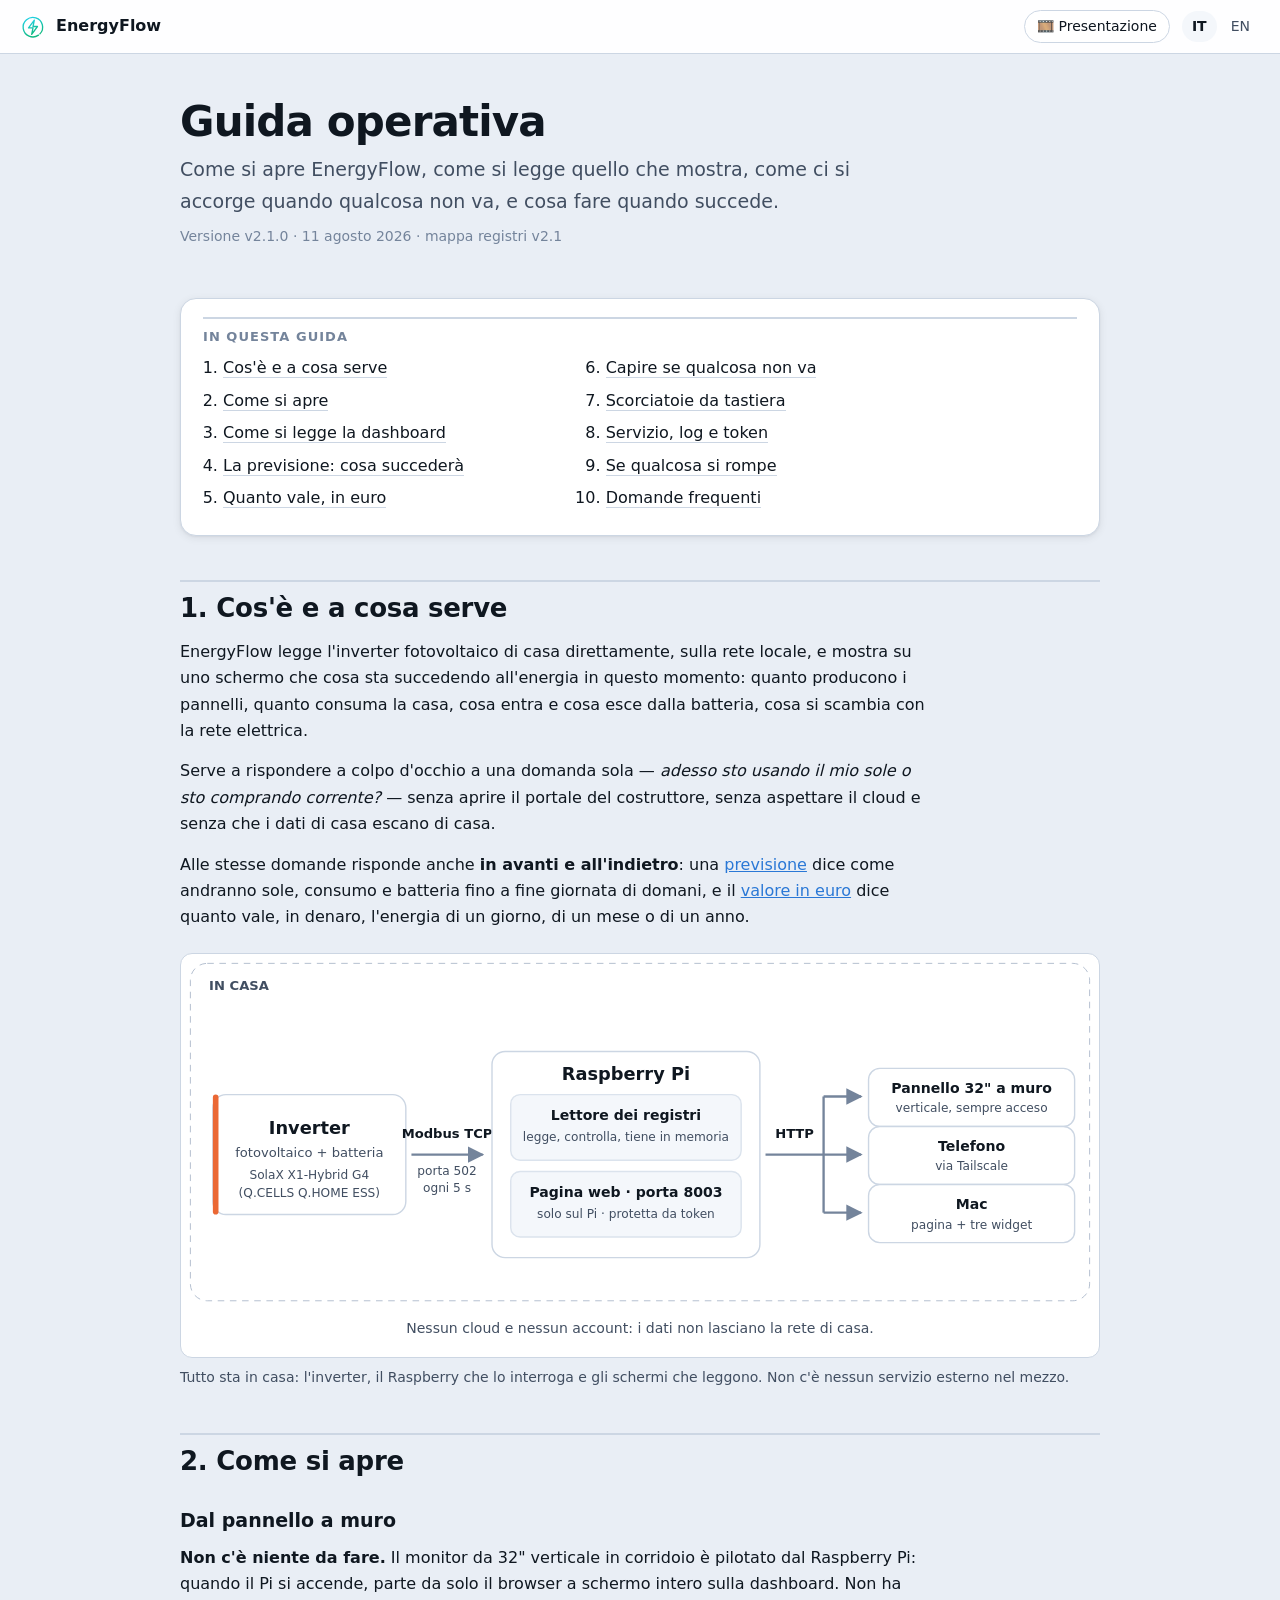
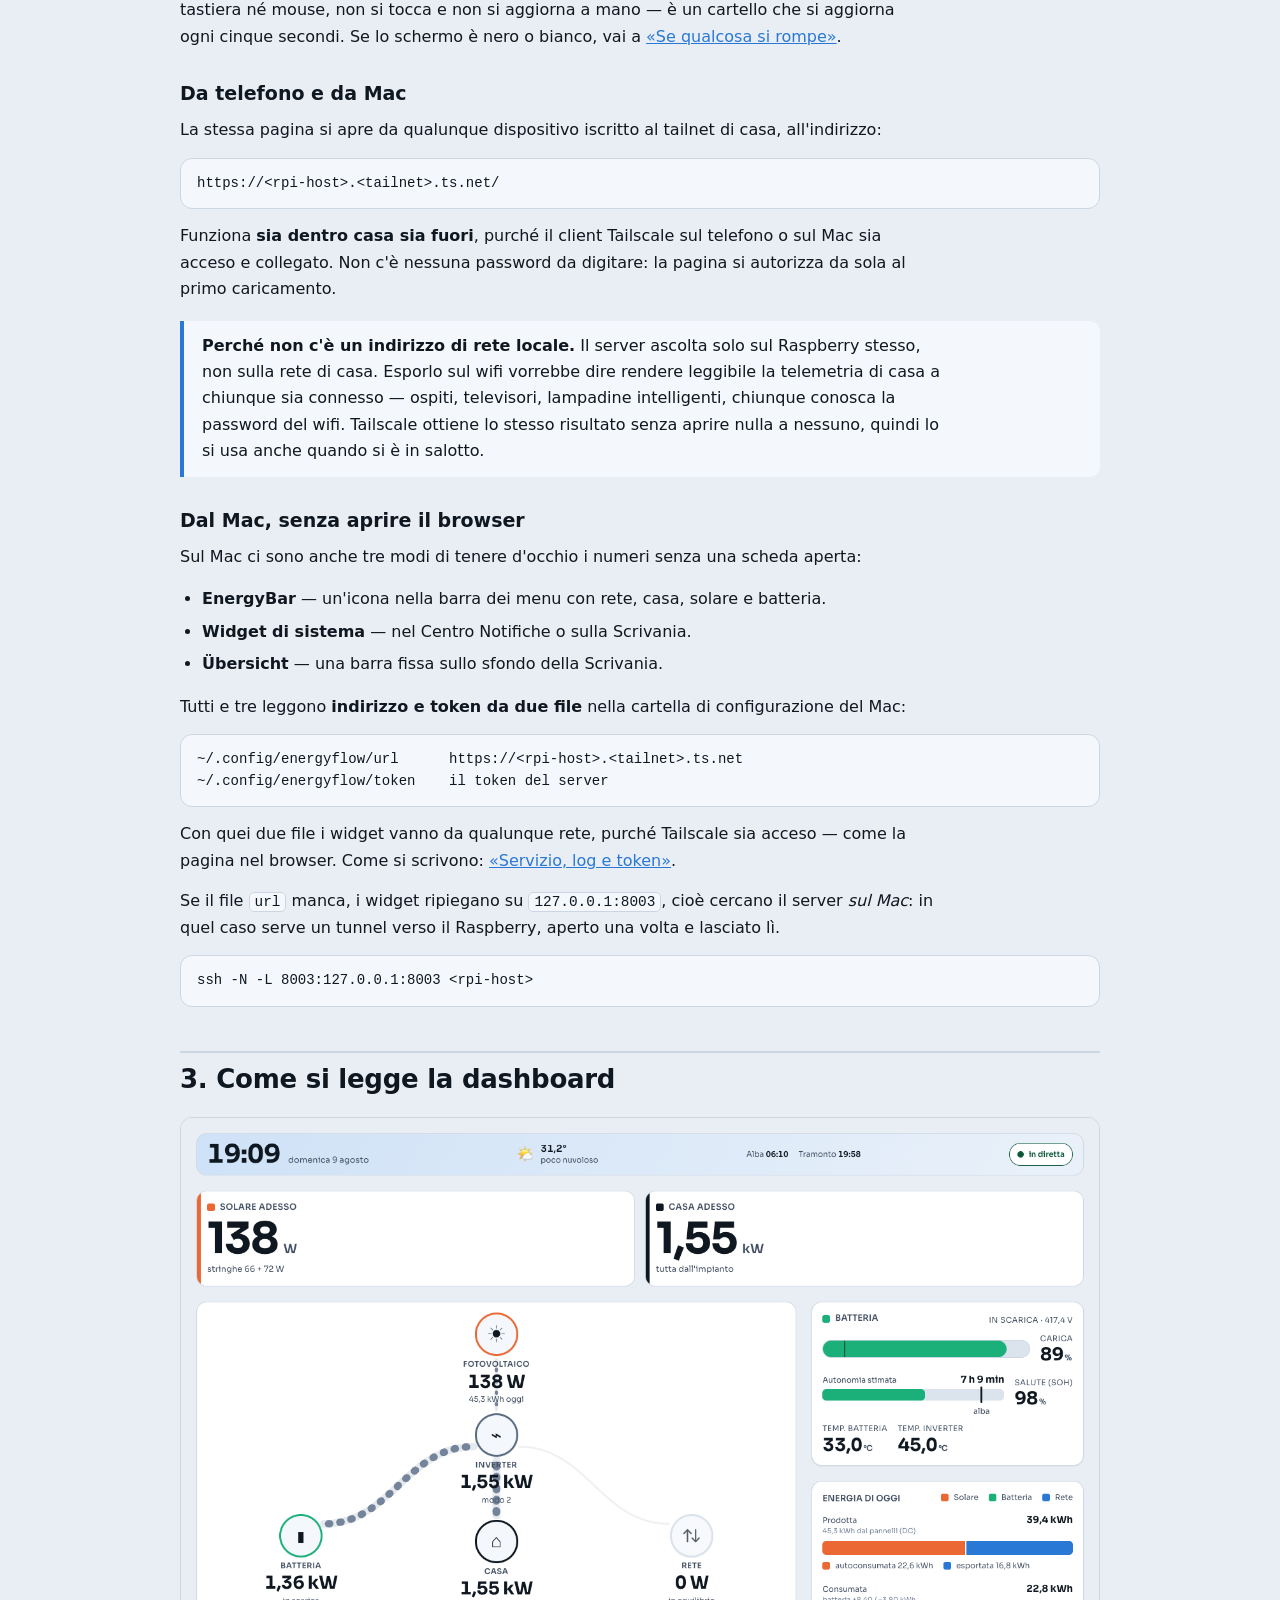
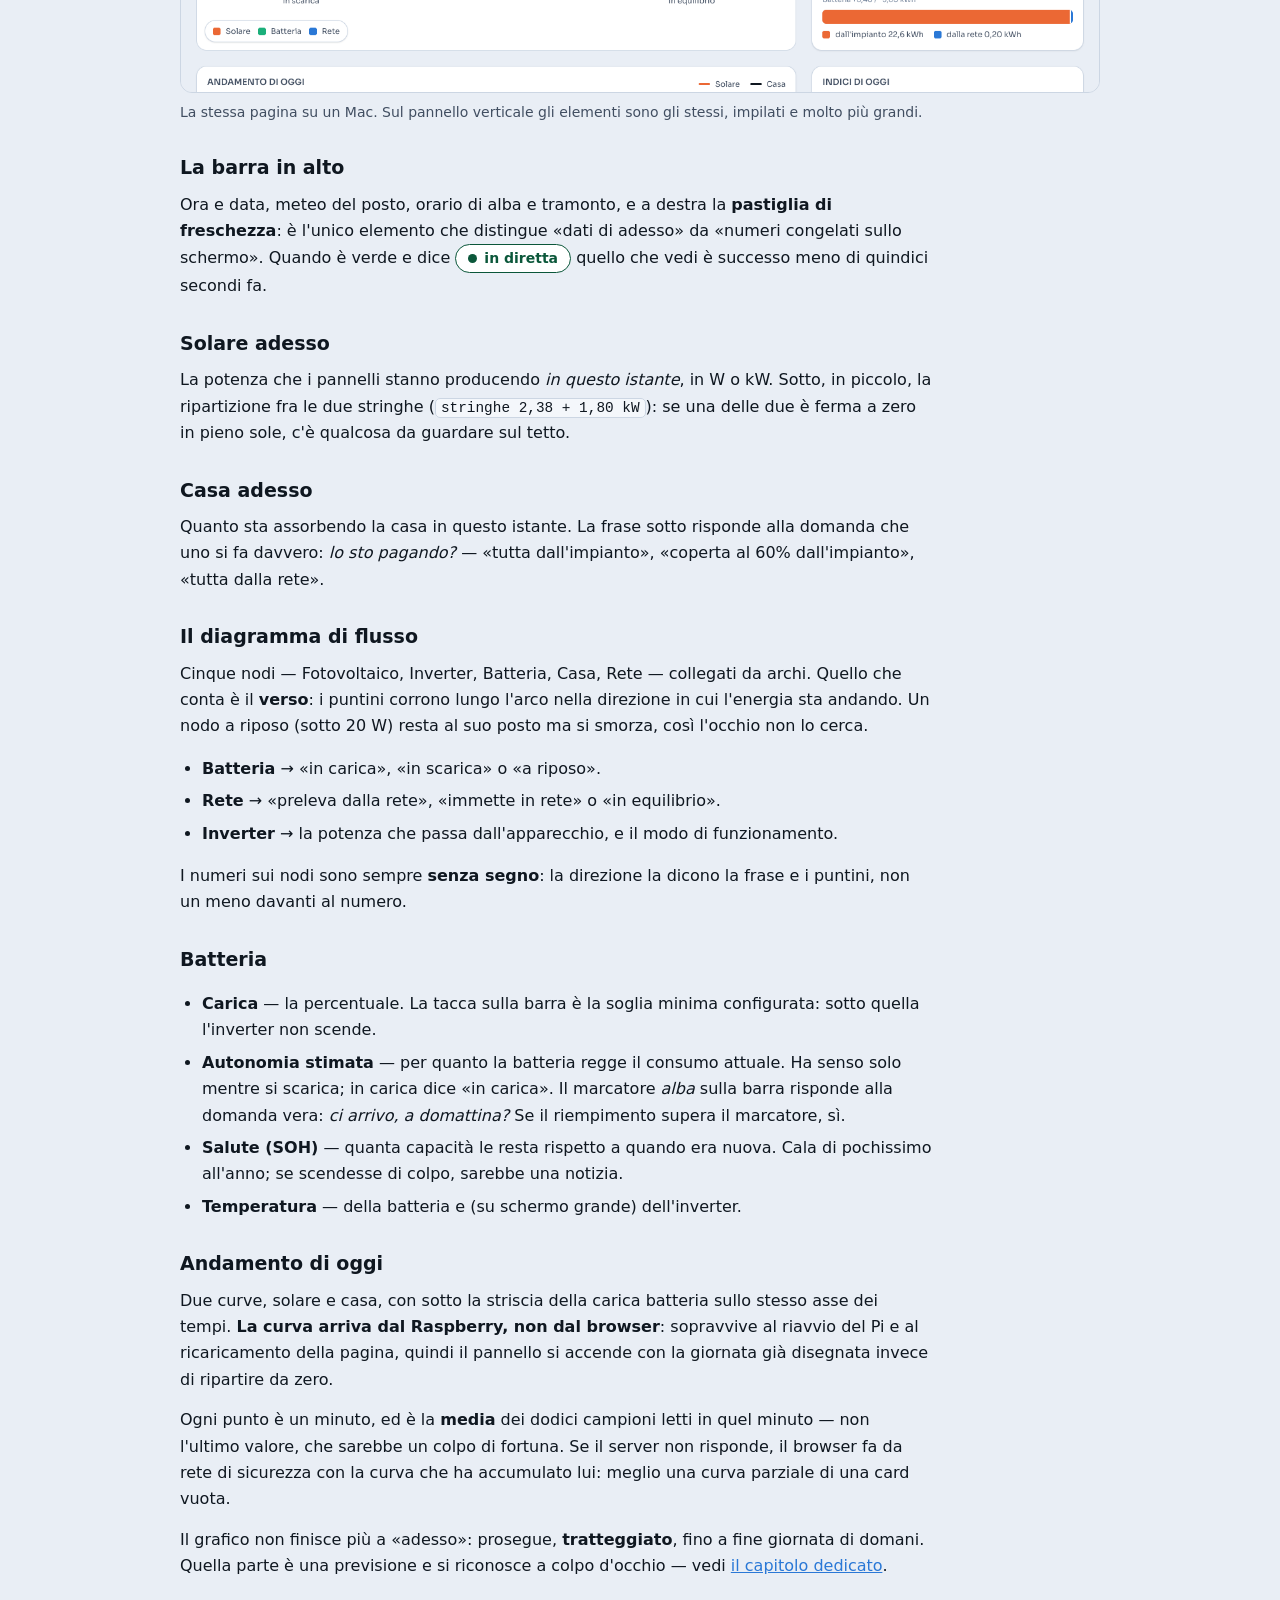
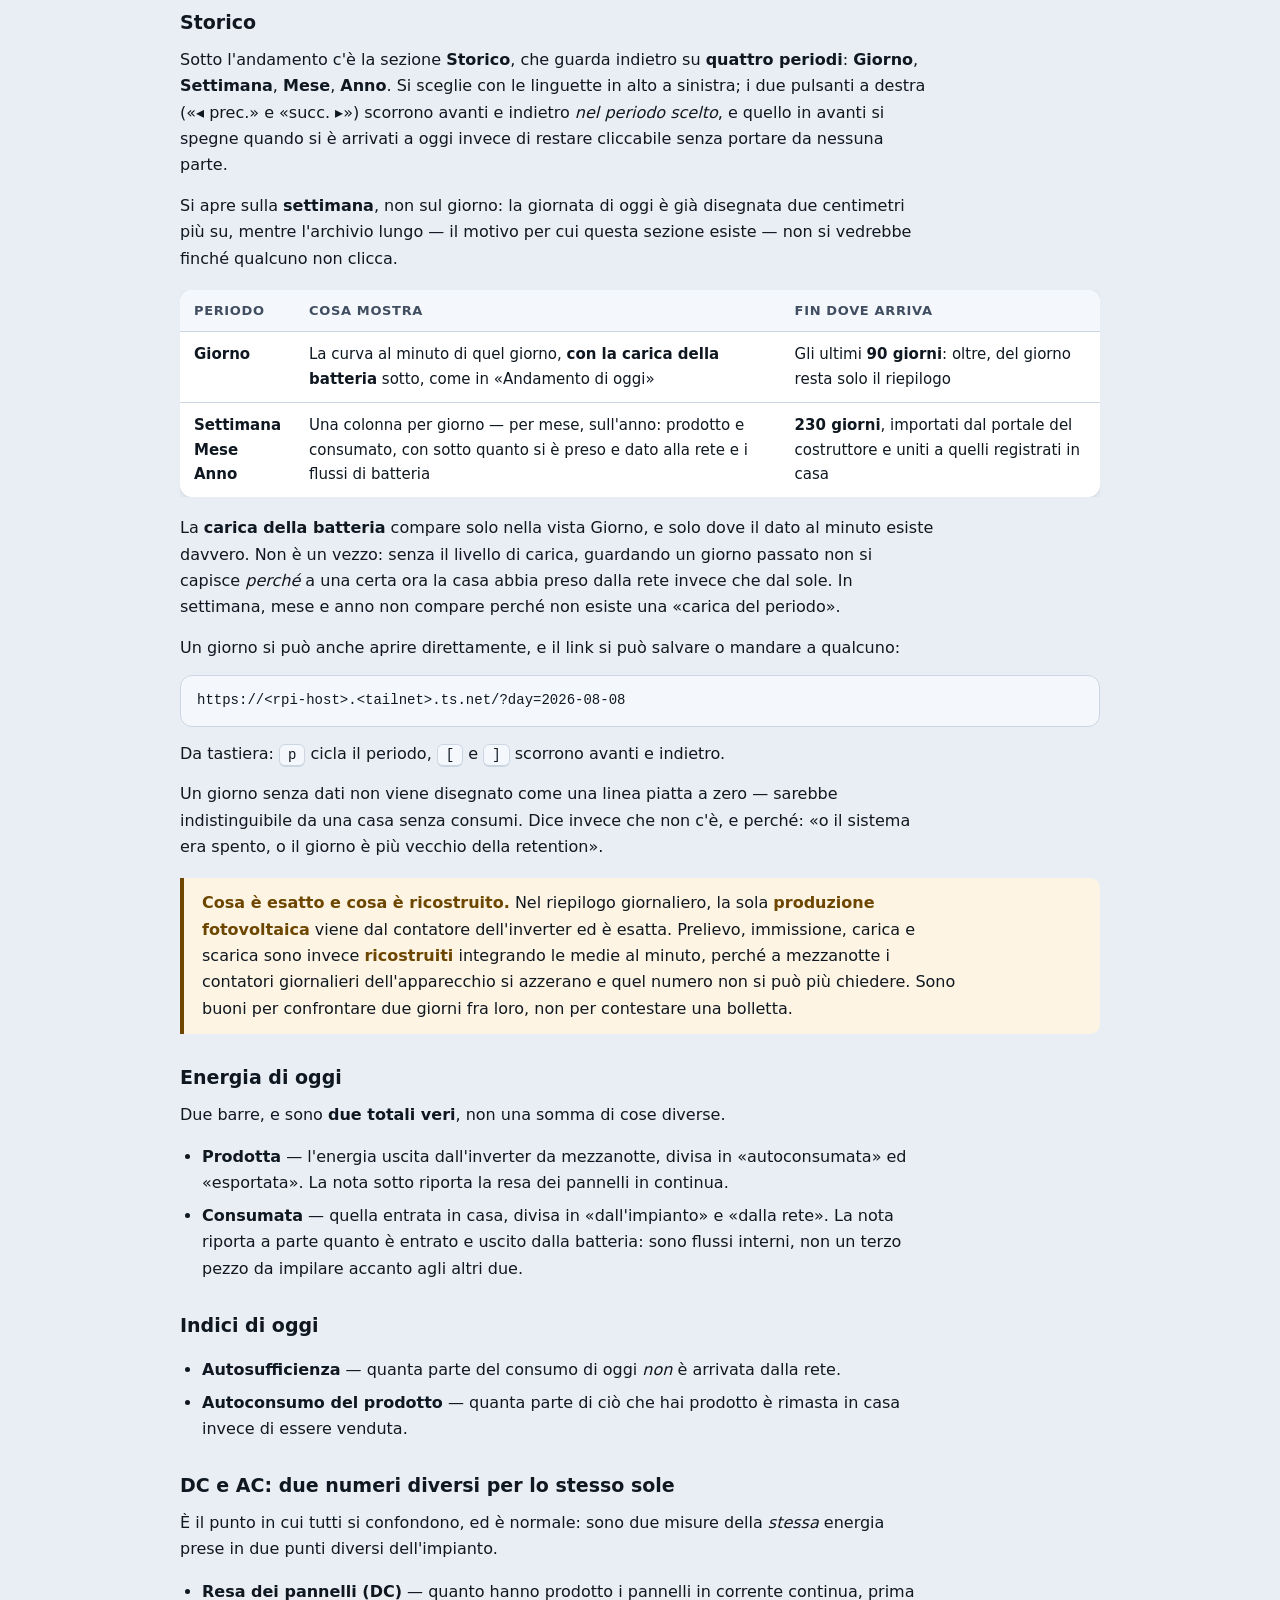
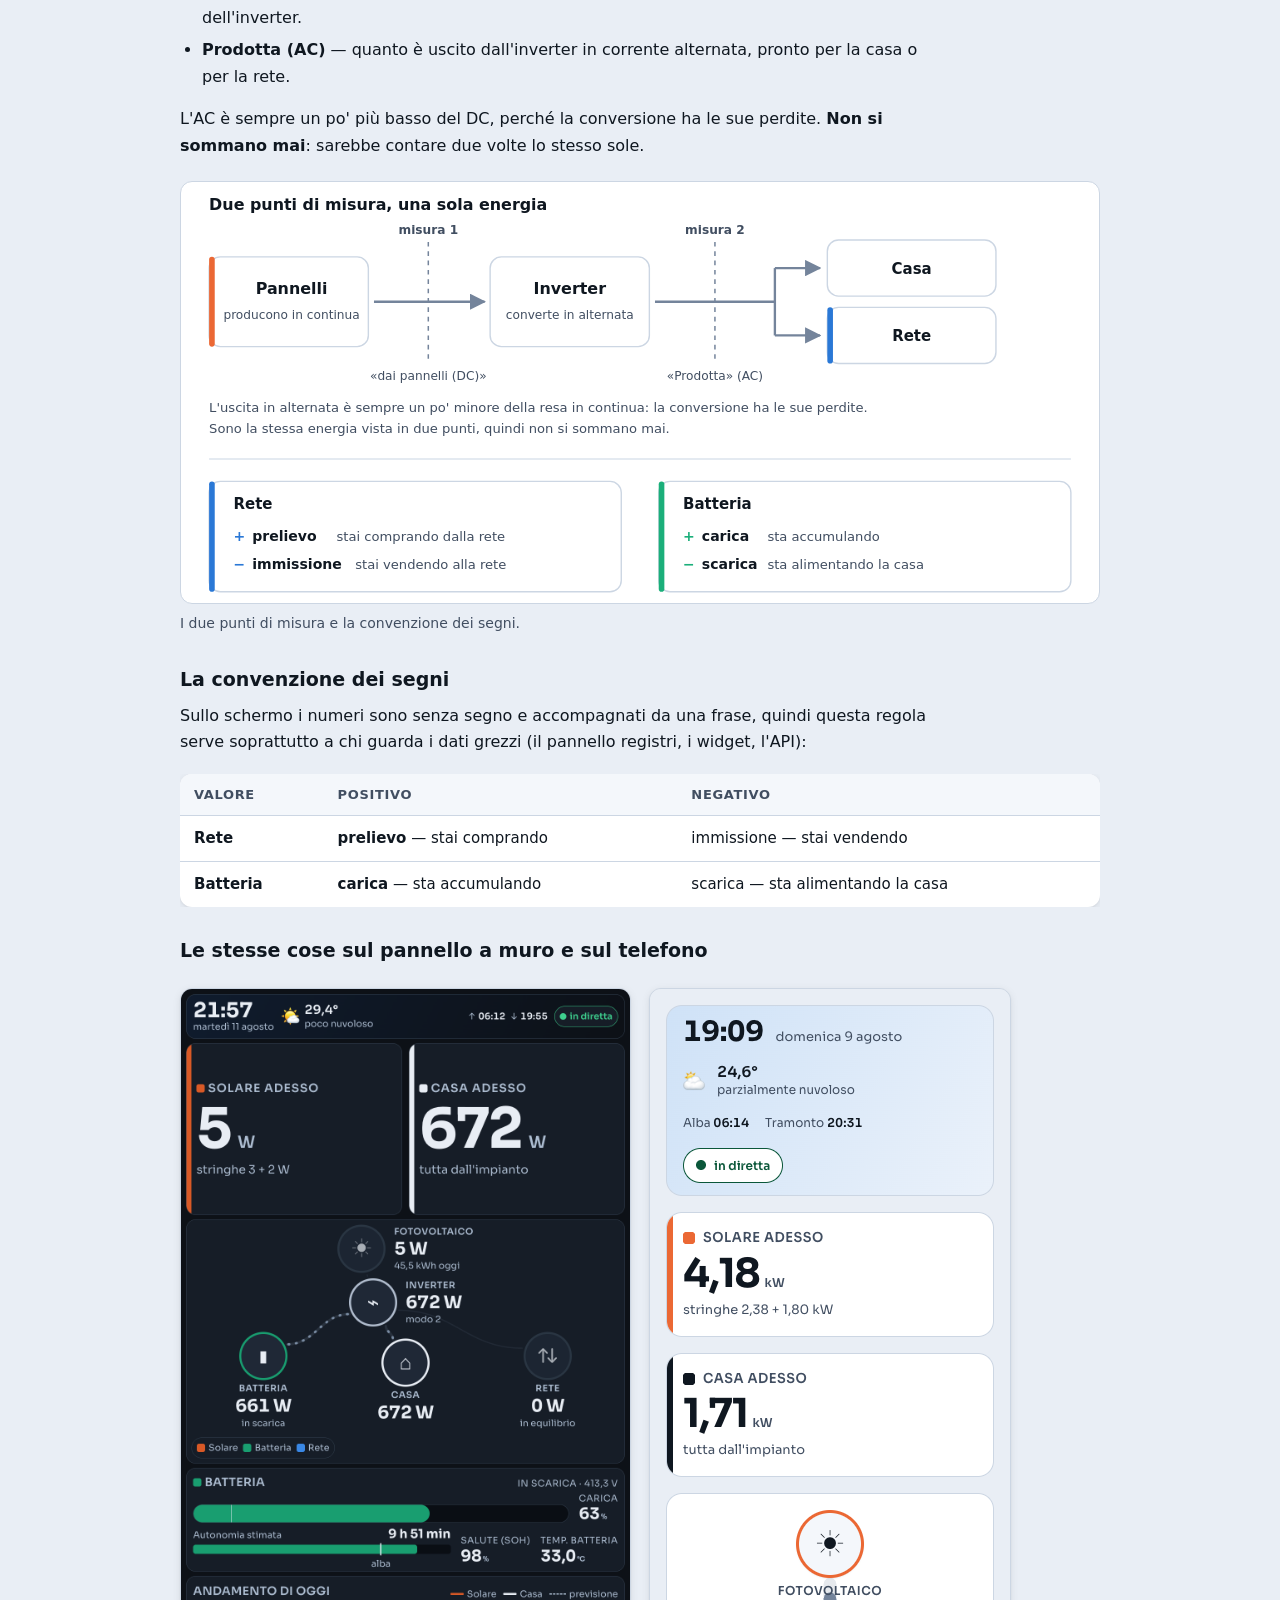
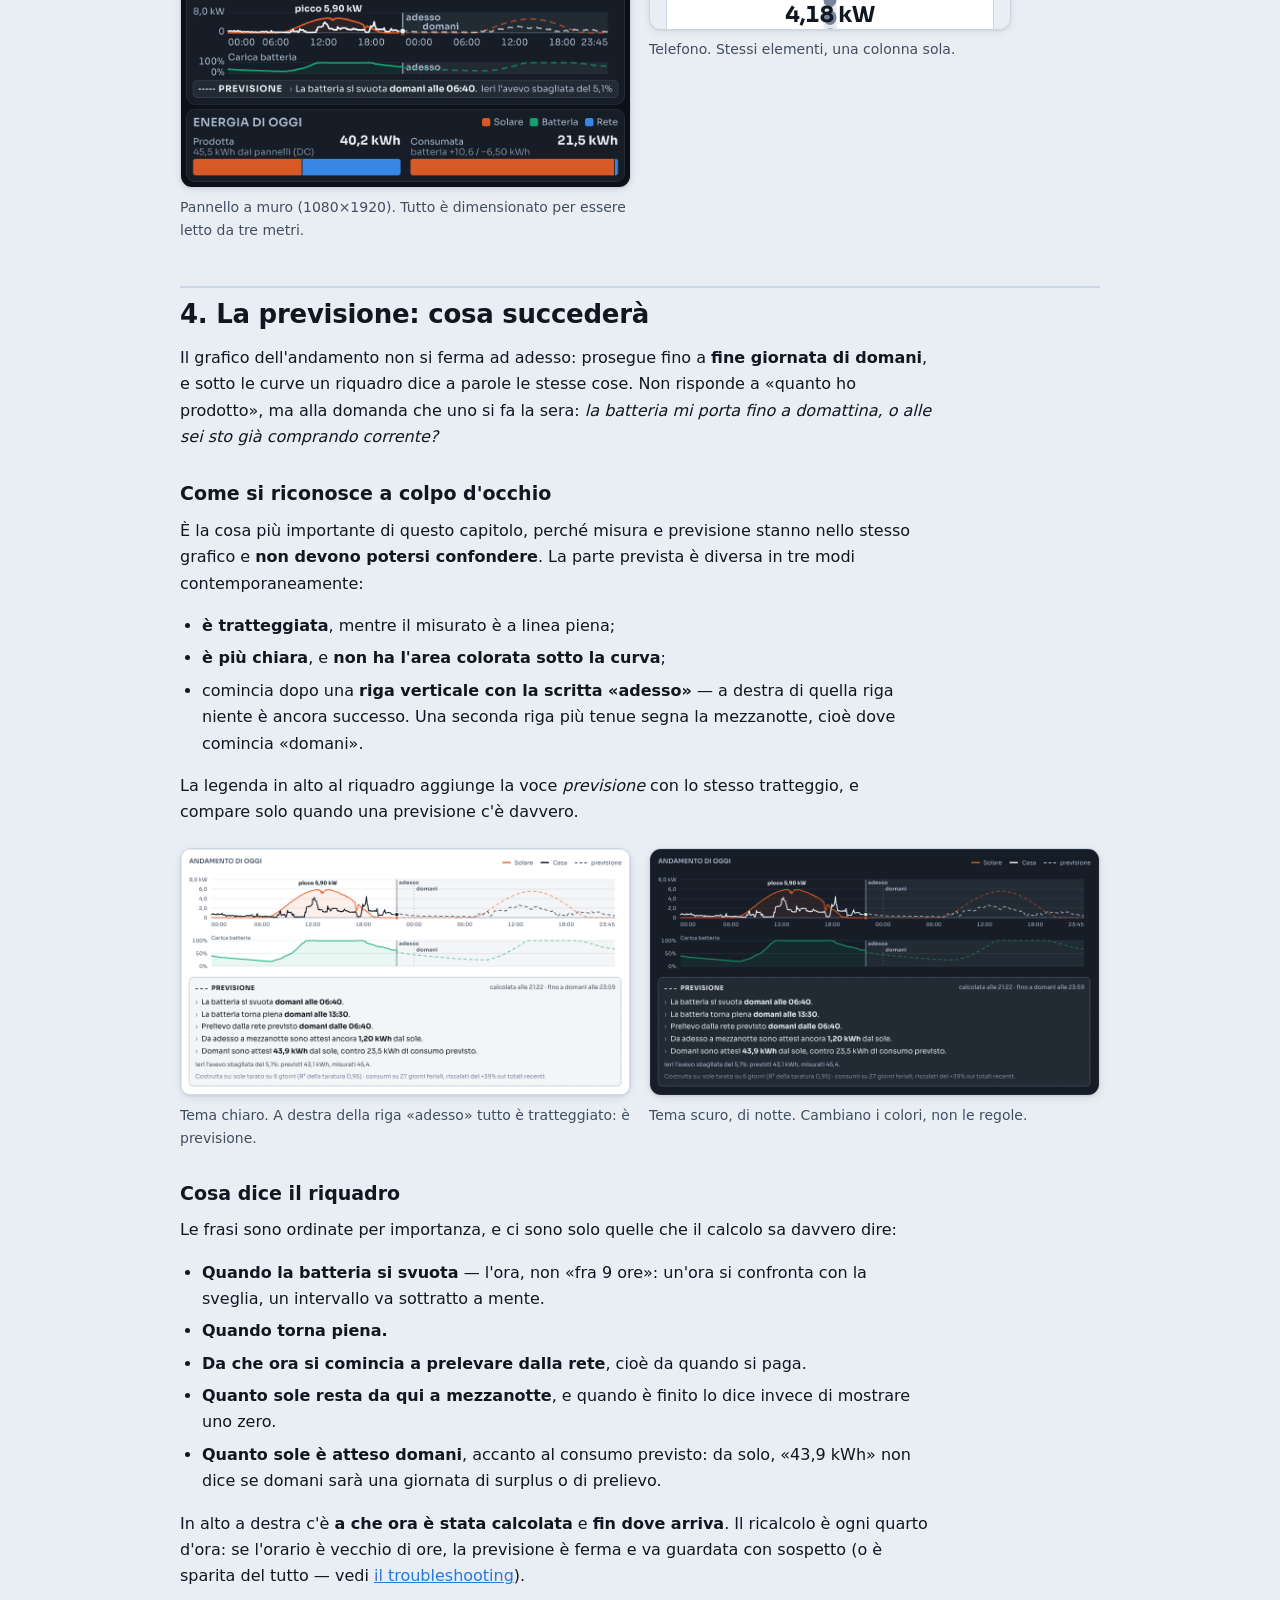
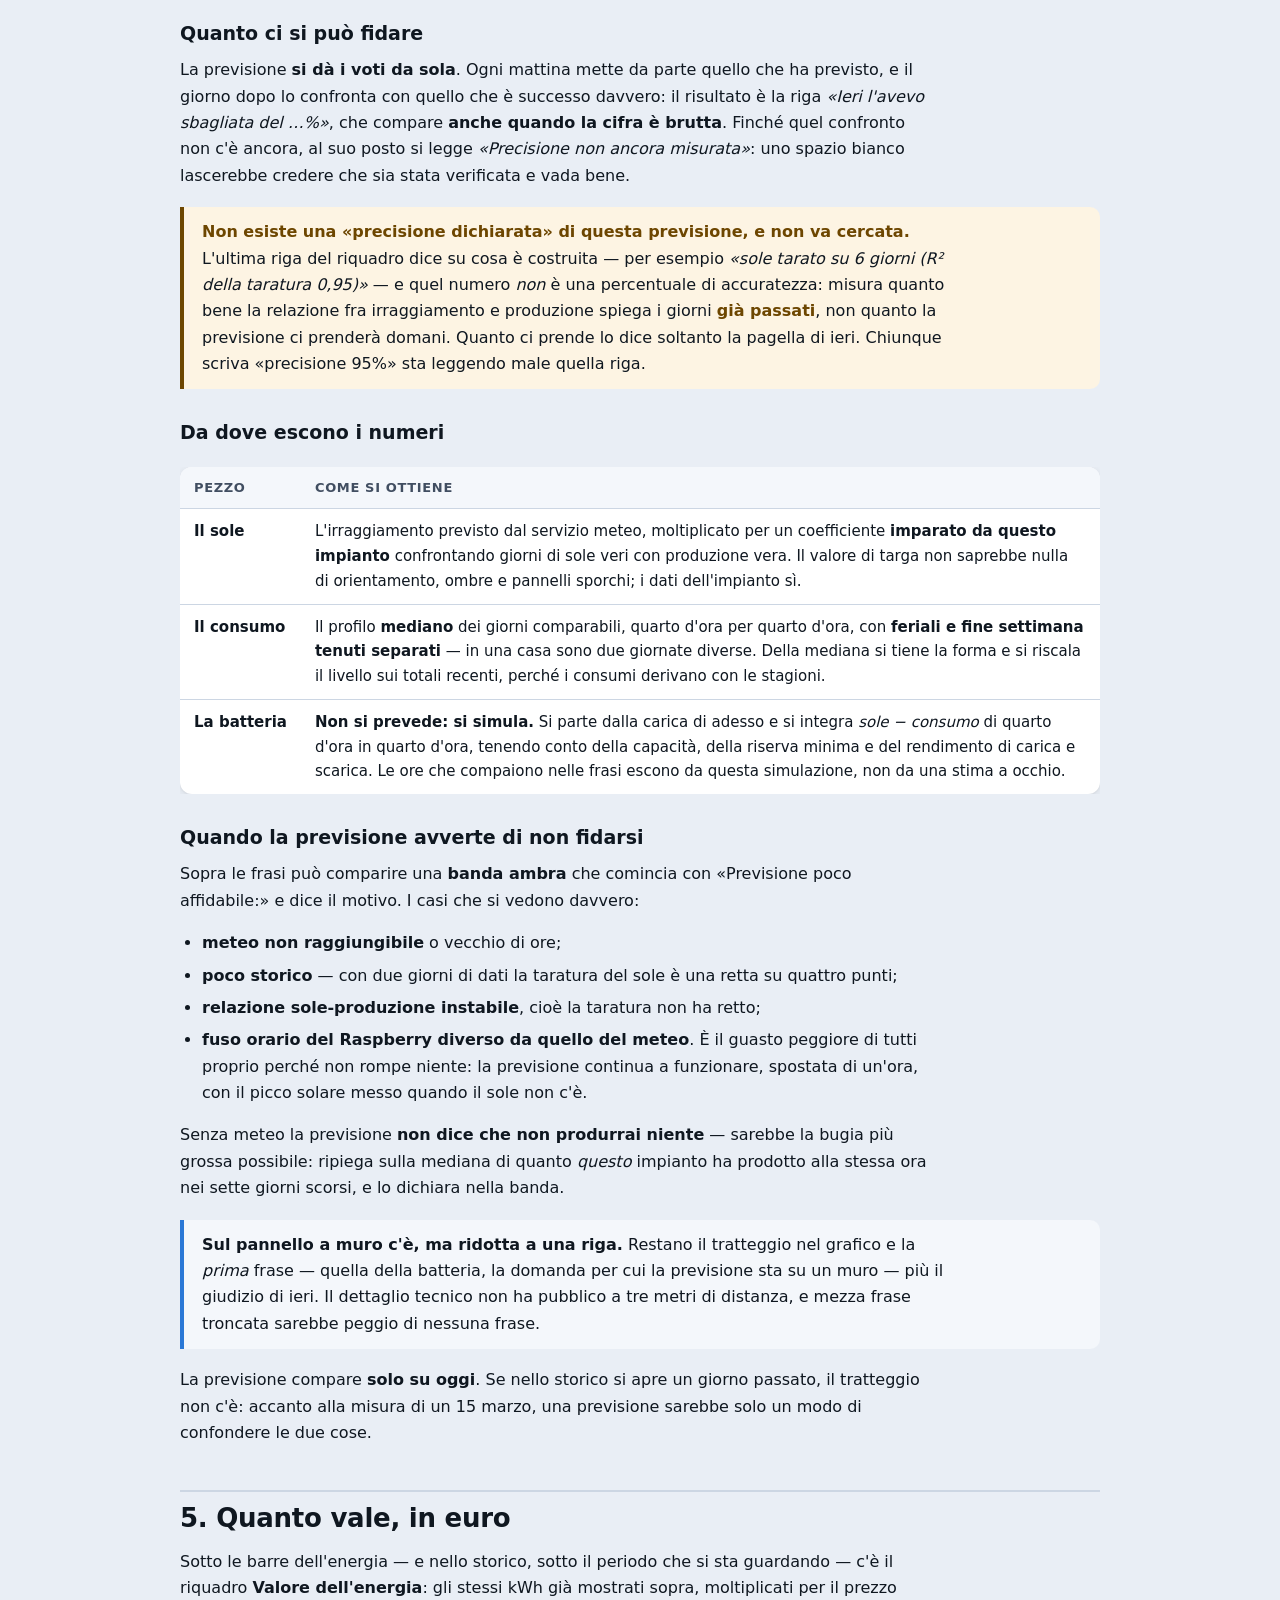
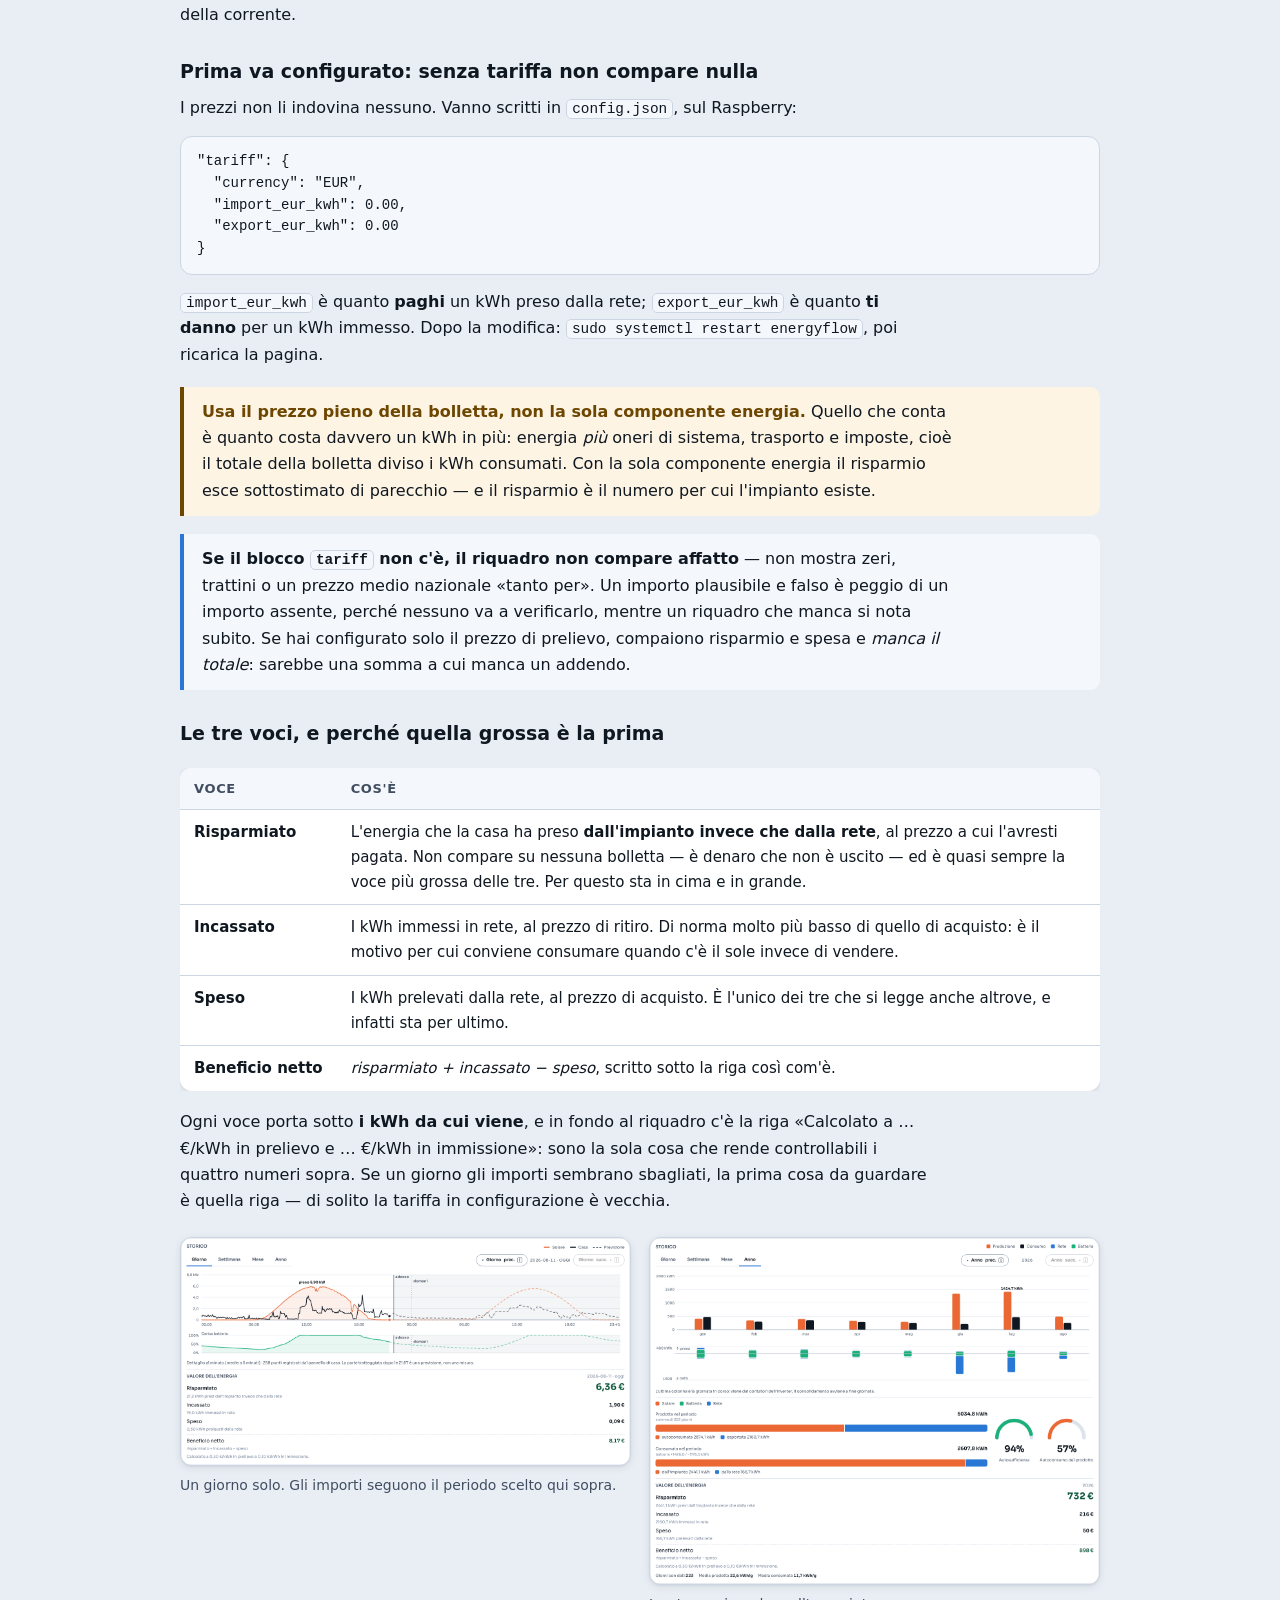
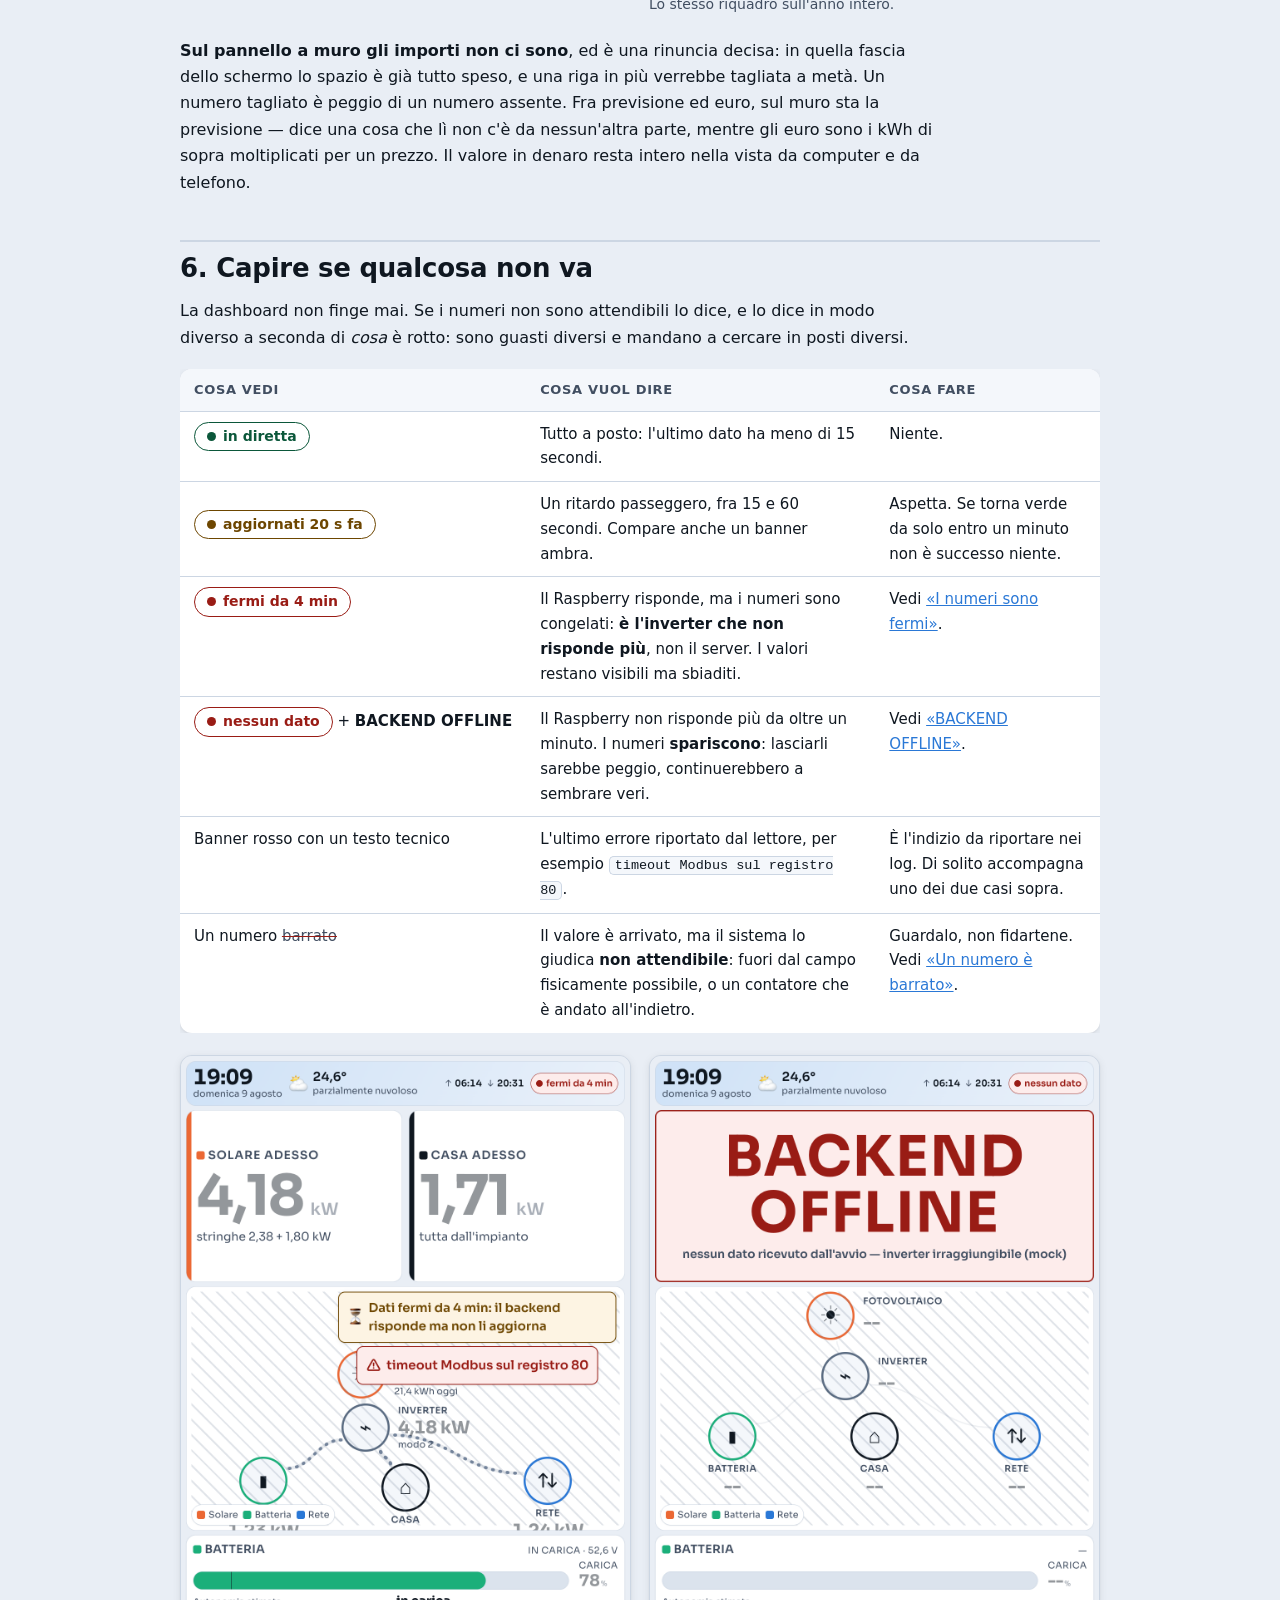
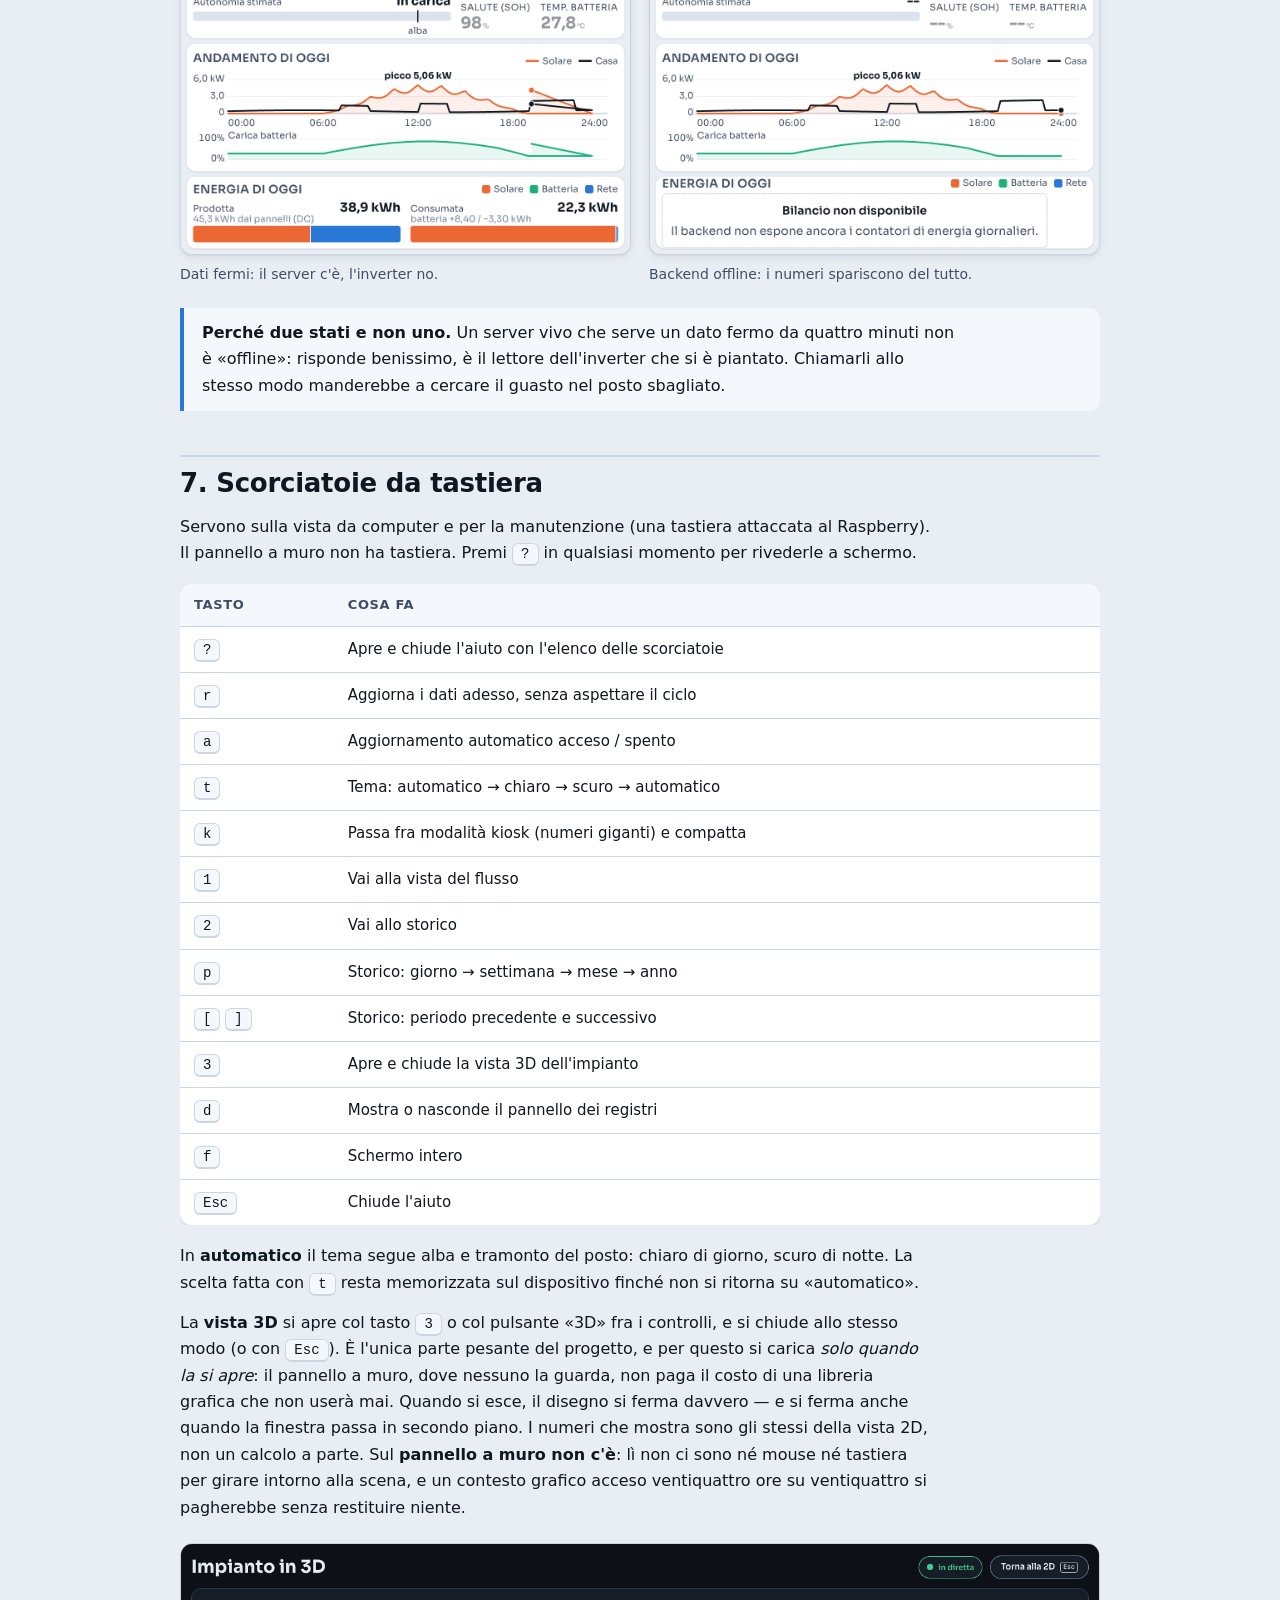
==== commit 192bcb37: "DOCS: README, guida e slide allineati a previsione e valore in euro ## 👤 Richiesta utente  > "rivedi" ====
--- a/docs/guide/manuale.html
+++ b/docs/guide/manuale.html
@@ -246,7 +246,7 @@
   <h1>Guida operativa</h1>
   <p class="lead">Come si apre EnergyFlow, come si legge quello che mostra, come ci si accorge
      quando qualcosa non va, e cosa fare quando succede.</p>
-  <p class="meta">Versione v2.0.0 · 9 agosto 2026 · mappa registri v2.1</p>
+  <p class="meta">Versione v2.1.0 · 11 agosto 2026 · mappa registri v2.1</p>
 </header>
 
 <nav class="toc" aria-label="Indice">
@@ -255,6 +255,8 @@
     <li><a href="#intro">Cos'è e a cosa serve</a></li>
     <li><a href="#accesso">Come si apre</a></li>
     <li><a href="#leggere">Come si legge la dashboard</a></li>
+    <li><a href="#previsione">La previsione: cosa succederà</a></li>
+    <li><a href="#euro">Quanto vale, in euro</a></li>
     <li><a href="#stato">Capire se qualcosa non va</a></li>
     <li><a href="#scorciatoie">Scorciatoie da tastiera</a></li>
     <li><a href="#servizio">Servizio, log e token</a></li>
@@ -276,6 +278,11 @@
    sto comprando corrente?</em> — senza aprire il portale del costruttore, senza aspettare il
    cloud e senza che i dati di casa escano di casa.</p>
 
+<p>Alle stesse domande risponde anche <strong>in avanti e all'indietro</strong>: una
+   <a href="#previsione">previsione</a> dice come andranno sole, consumo e batteria fino a fine
+   giornata di domani, e il <a href="#euro">valore in euro</a> dice quanto vale, in denaro,
+   l'energia di un giorno, di un mese o di un anno.</p>
+
 <figure>
   <img src="assets/architettura.svg" alt="Schema: l'inverter parla Modbus TCP sulla porta 502; un Raspberry Pi lo interroga ogni 5 secondi e serve la pagina web sulla porta 8003, solo sul proprio loopback; il pannello a muro, il telefono e il Mac leggono da lì.">
   <figcaption>Tutto sta in casa: l'inverter, il Raspberry che lo interroga e gli schermi che
@@ -316,10 +323,16 @@
   <li><strong>Widget di sistema</strong> — nel Centro Notifiche o sulla Scrivania.</li>
   <li><strong>Übersicht</strong> — una barra fissa sullo sfondo della Scrivania.</li>
 </ul>
-<p>Tutti e tre leggono da <code>127.0.0.1:8003</code>, cioè si aspettano di trovare il server
-   <em>sul Mac</em>. Serve quindi un tunnel verso il Raspberry, aperto una volta e lasciato lì:</p>
+<p>Tutti e tre leggono <strong>indirizzo e token da due file</strong> nella cartella di
+   configurazione del Mac:</p>
+<pre><code>~/.config/energyflow/url      https://&lt;rpi-host&gt;.&lt;tailnet&gt;.ts.net
+~/.config/energyflow/token    il token del server</code></pre>
+<p>Con quei due file i widget vanno da qualunque rete, purché Tailscale sia acceso — come la pagina
+   nel browser. Come si scrivono: <a href="#servizio">«Servizio, log e token»</a>.</p>
+<p>Se il file <code>url</code> manca, i widget ripiegano su <code>127.0.0.1:8003</code>, cioè
+   cercano il server <em>sul Mac</em>: in quel caso serve un tunnel verso il Raspberry, aperto una
+   volta e lasciato lì.</p>
 <pre><code>ssh -N -L 8003:127.0.0.1:8003 &lt;rpi-host&gt;</code></pre>
-<p>e il token nel file che i widget si aspettano — vedi <a href="#servizio">«Servizio, log e token»</a>.</p>
 </section>
 
 <!-- ==================================================================== -->
@@ -383,13 +396,44 @@
    non l'ultimo valore, che sarebbe un colpo di fortuna. Se il server non risponde, il browser fa da
    rete di sicurezza con la curva che ha accumulato lui: meglio una curva parziale di una card
    vuota.</p>
+<p>Il grafico non finisce più a «adesso»: prosegue, <strong>tratteggiato</strong>, fino a fine
+   giornata di domani. Quella parte è una previsione e si riconosce a colpo d'occhio — vedi
+   <a href="#previsione">il capitolo dedicato</a>.</p>
 
 <h3 id="storico">Storico</h3>
-<p>Sotto l'andamento c'è la sezione <strong>Storico</strong>, con «◂ Giorno prec.» e «Giorno succ. ▸»
-   per muoversi nei giorni passati. Il pulsante «giorno successivo» si spegne su oggi, invece di
-   restare cliccabile senza portare da nessuna parte.</p>
+<p>Sotto l'andamento c'è la sezione <strong>Storico</strong>, che guarda indietro su
+   <strong>quattro periodi</strong>: <strong>Giorno</strong>, <strong>Settimana</strong>,
+   <strong>Mese</strong>, <strong>Anno</strong>. Si sceglie con le linguette in alto a sinistra; i
+   due pulsanti a destra («◂ prec.» e «succ. ▸») scorrono avanti e indietro <em>nel periodo
+   scelto</em>, e quello in avanti si spegne quando si è arrivati a oggi invece di restare
+   cliccabile senza portare da nessuna parte.</p>
+<p>Si apre sulla <strong>settimana</strong>, non sul giorno: la giornata di oggi è già disegnata
+   due centimetri più su, mentre l'archivio lungo — il motivo per cui questa sezione esiste — non
+   si vedrebbe finché qualcuno non clicca.</p>
+<div class="tablewrap">
+<table>
+  <thead><tr><th>Periodo</th><th>Cosa mostra</th><th>Fin dove arriva</th></tr></thead>
+  <tbody>
+    <tr><td class="key"><strong>Giorno</strong></td>
+        <td>La curva al minuto di quel giorno, <strong>con la carica della batteria</strong> sotto,
+            come in «Andamento di oggi»</td>
+        <td>Gli ultimi <strong>90 giorni</strong>: oltre, del giorno resta solo il riepilogo</td></tr>
+    <tr><td class="key"><strong>Settimana</strong><br><strong>Mese</strong><br><strong>Anno</strong></td>
+        <td>Una colonna per giorno — per mese, sull'anno: prodotto e consumato, con sotto quanto si
+            è preso e dato alla rete e i flussi di batteria</td>
+        <td><strong>230 giorni</strong>, importati dal portale del costruttore e uniti a quelli
+            registrati in casa</td></tr>
+  </tbody>
+</table>
+</div>
+<p>La <strong>carica della batteria</strong> compare solo nella vista Giorno, e solo dove il dato al
+   minuto esiste davvero. Non è un vezzo: senza il livello di carica, guardando un giorno passato non
+   si capisce <em>perché</em> a una certa ora la casa abbia preso dalla rete invece che dal sole. In
+   settimana, mese e anno non compare perché non esiste una «carica del periodo».</p>
 <p>Un giorno si può anche aprire direttamente, e il link si può salvare o mandare a qualcuno:</p>
 <pre><code>https://&lt;rpi-host&gt;.&lt;tailnet&gt;.ts.net/?day=2026-08-08</code></pre>
+<p>Da tastiera: <kbd>p</kbd> cicla il periodo, <kbd>[</kbd> e <kbd>]</kbd> scorrono avanti e
+   indietro.</p>
 <p>Un giorno senza dati non viene disegnato come una linea piatta a zero — sarebbe indistinguibile
    da una casa senza consumi. Dice invece che non c'è, e perché: «o il sistema era spento, o il
    giorno è più vecchio della retention».</p>
@@ -454,7 +498,7 @@
 <h3>Le stesse cose sul pannello a muro e sul telefono</h3>
 <div class="shots">
   <figure>
-    <img src="../screenshots/kiosk-verticale.png" alt="La dashboard sul pannello verticale a muro: numeri molto grandi, diagramma di flusso al centro, batteria e andamento sotto.">
+    <img src="../screenshots/kiosk-previsione.png" alt="La dashboard sul pannello verticale a muro: numeri molto grandi, diagramma di flusso al centro, batteria, andamento con la previsione tratteggiata e energia di oggi.">
     <figcaption>Pannello a muro (1080×1920). Tutto è dimensionato per essere letto da tre metri.</figcaption>
   </figure>
   <figure>
@@ -465,8 +509,221 @@
 </section>
 
 <!-- ==================================================================== -->
+<section id="previsione">
+<h2>4. La previsione: cosa succederà</h2>
+
+<p>Il grafico dell'andamento non si ferma ad adesso: prosegue fino a <strong>fine giornata di
+   domani</strong>, e sotto le curve un riquadro dice a parole le stesse cose. Non risponde a
+   «quanto ho prodotto», ma alla domanda che uno si fa la sera: <em>la batteria mi porta fino a
+   domattina, o alle sei sto già comprando corrente?</em></p>
+
+<h3>Come si riconosce a colpo d'occhio</h3>
+<p>È la cosa più importante di questo capitolo, perché misura e previsione stanno nello stesso
+   grafico e <strong>non devono potersi confondere</strong>. La parte prevista è diversa in tre modi
+   contemporaneamente:</p>
+<ul>
+  <li><strong>è tratteggiata</strong>, mentre il misurato è a linea piena;</li>
+  <li><strong>è più chiara</strong>, e <strong>non ha l'area colorata sotto la curva</strong>;</li>
+  <li>comincia dopo una <strong>riga verticale con la scritta «adesso»</strong> — a destra di quella
+      riga niente è ancora successo. Una seconda riga più tenue segna la mezzanotte, cioè dove
+      comincia «domani».</li>
+</ul>
+<p>La legenda in alto al riquadro aggiunge la voce <em>previsione</em> con lo stesso tratteggio, e
+   compare solo quando una previsione c'è davvero.</p>
+
+<div class="shots">
+  <figure>
+    <img src="../screenshots/previsione.png" alt="Il grafico dell'andamento: fino alla riga «adesso» le curve sono piene e con l'area colorata, dopo diventano tratteggiate e chiare fino a fine giornata di domani. Sotto, il riquadro «Previsione» con le frasi.">
+    <figcaption>Tema chiaro. A destra della riga «adesso» tutto è tratteggiato: è previsione.</figcaption>
+  </figure>
+  <figure>
+    <img src="../screenshots/previsione-notte.png" alt="Lo stesso riquadro nel tema scuro, con le stesse curve tratteggiate dopo la riga «adesso».">
+    <figcaption>Tema scuro, di notte. Cambiano i colori, non le regole.</figcaption>
+  </figure>
+</div>
+
+<h3>Cosa dice il riquadro</h3>
+<p>Le frasi sono ordinate per importanza, e ci sono solo quelle che il calcolo sa davvero dire:</p>
+<ul>
+  <li><strong>Quando la batteria si svuota</strong> — l'ora, non «fra 9 ore»: un'ora si confronta
+      con la sveglia, un intervallo va sottratto a mente.</li>
+  <li><strong>Quando torna piena.</strong></li>
+  <li><strong>Da che ora si comincia a prelevare dalla rete</strong>, cioè da quando si paga.</li>
+  <li><strong>Quanto sole resta da qui a mezzanotte</strong>, e quando è finito lo dice invece di
+      mostrare uno zero.</li>
+  <li><strong>Quanto sole è atteso domani</strong>, accanto al consumo previsto: da solo, «43,9 kWh»
+      non dice se domani sarà una giornata di surplus o di prelievo.</li>
+</ul>
+<p>In alto a destra c'è <strong>a che ora è stata calcolata</strong> e <strong>fin dove arriva</strong>.
+   Il ricalcolo è ogni quarto d'ora: se l'orario è vecchio di ore, la previsione è ferma e va
+   guardata con sospetto (o è sparita del tutto — vedi <a href="#ts-previsione">il troubleshooting</a>).</p>
+
+<h3 id="previsione-fiducia">Quanto ci si può fidare</h3>
+<p>La previsione <strong>si dà i voti da sola</strong>. Ogni mattina mette da parte quello che ha
+   previsto, e il giorno dopo lo confronta con quello che è successo davvero: il risultato è la riga
+   <em>«Ieri l'avevo sbagliata del …%»</em>, che compare <strong>anche quando la cifra è brutta</strong>.
+   Finché quel confronto non c'è ancora, al suo posto si legge <em>«Precisione non ancora misurata»</em>:
+   uno spazio bianco lascerebbe credere che sia stata verificata e vada bene.</p>
+
+<div class="warn">
+  <p><strong>Non esiste una «precisione dichiarata» di questa previsione, e non va cercata.</strong>
+     L'ultima riga del riquadro dice su cosa è costruita — per esempio <em>«sole tarato su 6 giorni
+     (R² della taratura 0,95)»</em> — e quel numero <em>non</em> è una percentuale di accuratezza:
+     misura quanto bene la relazione fra irraggiamento e produzione spiega i giorni
+     <strong>già passati</strong>, non quanto la previsione ci prenderà domani. Quanto ci prende lo
+     dice soltanto la pagella di ieri. Chiunque scriva «precisione 95%» sta leggendo male
+     quella riga.</p>
+</div>
+
+<h3>Da dove escono i numeri</h3>
+<div class="tablewrap">
+<table>
+  <thead><tr><th>Pezzo</th><th>Come si ottiene</th></tr></thead>
+  <tbody>
+    <tr>
+      <td class="key"><strong>Il sole</strong></td>
+      <td>L'irraggiamento previsto dal servizio meteo, moltiplicato per un coefficiente
+          <strong>imparato da questo impianto</strong> confrontando giorni di sole veri con
+          produzione vera. Il valore di targa non saprebbe nulla di orientamento, ombre e pannelli
+          sporchi; i dati dell'impianto sì.</td>
+    </tr>
+    <tr>
+      <td class="key"><strong>Il consumo</strong></td>
+      <td>Il profilo <strong>mediano</strong> dei giorni comparabili, quarto d'ora per quarto d'ora,
+          con <strong>feriali e fine settimana tenuti separati</strong> — in una casa sono due
+          giornate diverse. Della mediana si tiene la forma e si riscala il livello sui totali
+          recenti, perché i consumi derivano con le stagioni.</td>
+    </tr>
+    <tr>
+      <td class="key"><strong>La batteria</strong></td>
+      <td><strong>Non si prevede: si simula.</strong> Si parte dalla carica di adesso e si integra
+          <em>sole − consumo</em> di quarto d'ora in quarto d'ora, tenendo conto della capacità,
+          della riserva minima e del rendimento di carica e scarica. Le ore che compaiono nelle
+          frasi escono da questa simulazione, non da una stima a occhio.</td>
+    </tr>
+  </tbody>
+</table>
+</div>
+
+<h3>Quando la previsione avverte di non fidarsi</h3>
+<p>Sopra le frasi può comparire una <strong>banda ambra</strong> che comincia con «Previsione poco
+   affidabile:» e dice il motivo. I casi che si vedono davvero:</p>
+<ul>
+  <li><strong>meteo non raggiungibile</strong> o vecchio di ore;</li>
+  <li><strong>poco storico</strong> — con due giorni di dati la taratura del sole è una retta su
+      quattro punti;</li>
+  <li><strong>relazione sole‑produzione instabile</strong>, cioè la taratura non ha retto;</li>
+  <li><strong>fuso orario del Raspberry diverso da quello del meteo</strong>. È il guasto peggiore
+      di tutti proprio perché non rompe niente: la previsione continua a funzionare, spostata di
+      un'ora, con il picco solare messo quando il sole non c'è.</li>
+</ul>
+<p>Senza meteo la previsione <strong>non dice che non produrrai niente</strong> — sarebbe la bugia
+   più grossa possibile: ripiega sulla mediana di quanto <em>questo</em> impianto ha prodotto alla
+   stessa ora nei sette giorni scorsi, e lo dichiara nella banda.</p>
+
+<div class="note">
+  <p><strong>Sul pannello a muro c'è, ma ridotta a una riga.</strong> Restano il tratteggio nel
+     grafico e la <em>prima</em> frase — quella della batteria, la domanda per cui la previsione sta
+     su un muro — più il giudizio di ieri. Il dettaglio tecnico non ha pubblico a tre metri di
+     distanza, e mezza frase troncata sarebbe peggio di nessuna frase.</p>
+</div>
+
+<p>La previsione compare <strong>solo su oggi</strong>. Se nello storico si apre un giorno passato,
+   il tratteggio non c'è: accanto alla misura di un 15 marzo, una previsione sarebbe solo un modo di
+   confondere le due cose.</p>
+</section>
+
+<!-- ==================================================================== -->
+<section id="euro">
+<h2>5. Quanto vale, in euro</h2>
+
+<p>Sotto le barre dell'energia — e nello storico, sotto il periodo che si sta guardando — c'è il
+   riquadro <strong>Valore dell'energia</strong>: gli stessi kWh già mostrati sopra, moltiplicati per
+   il prezzo della corrente.</p>
+
+<h3>Prima va configurato: senza tariffa non compare nulla</h3>
+<p>I prezzi non li indovina nessuno. Vanno scritti in <code>config.json</code>, sul Raspberry:</p>
+<pre><code>"tariff": {
+  "currency": "EUR",
+  "import_eur_kwh": 0.00,
+  "export_eur_kwh": 0.00
+}</code></pre>
+<p><code>import_eur_kwh</code> è quanto <strong>paghi</strong> un kWh preso dalla rete;
+   <code>export_eur_kwh</code> è quanto <strong>ti danno</strong> per un kWh immesso. Dopo la
+   modifica: <code>sudo systemctl restart energyflow</code>, poi ricarica la pagina.</p>
+
+<div class="warn">
+  <p><strong>Usa il prezzo pieno della bolletta, non la sola componente energia.</strong> Quello che
+     conta è quanto costa davvero un kWh in più: energia <em>più</em> oneri di sistema, trasporto e
+     imposte, cioè il totale della bolletta diviso i kWh consumati. Con la sola componente energia il
+     risparmio esce sottostimato di parecchio — e il risparmio è il numero per cui l'impianto
+     esiste.</p>
+</div>
+
+<div class="note">
+  <p><strong>Se il blocco <code>tariff</code> non c'è, il riquadro non compare affatto</strong> — non
+     mostra zeri, trattini o un prezzo medio nazionale «tanto per». Un importo plausibile e falso è
+     peggio di un importo assente, perché nessuno va a verificarlo, mentre un riquadro che manca si
+     nota subito. Se hai configurato solo il prezzo di prelievo, compaiono risparmio e spesa e
+     <em>manca il totale</em>: sarebbe una somma a cui manca un addendo.</p>
+</div>
+
+<h3>Le tre voci, e perché quella grossa è la prima</h3>
+<div class="tablewrap">
+<table>
+  <thead><tr><th>Voce</th><th>Cos'è</th></tr></thead>
+  <tbody>
+    <tr>
+      <td class="key"><strong>Risparmiato</strong></td>
+      <td>L'energia che la casa ha preso <strong>dall'impianto invece che dalla rete</strong>, al
+          prezzo a cui l'avresti pagata. Non compare su nessuna bolletta — è denaro che non è uscito
+          — ed è quasi sempre la voce più grossa delle tre. Per questo sta in cima e in grande.</td>
+    </tr>
+    <tr>
+      <td class="key"><strong>Incassato</strong></td>
+      <td>I kWh immessi in rete, al prezzo di ritiro. Di norma molto più basso di quello di
+          acquisto: è il motivo per cui conviene consumare quando c'è il sole invece di vendere.</td>
+    </tr>
+    <tr>
+      <td class="key"><strong>Speso</strong></td>
+      <td>I kWh prelevati dalla rete, al prezzo di acquisto. È l'unico dei tre che si legge anche
+          altrove, e infatti sta per ultimo.</td>
+    </tr>
+    <tr>
+      <td class="key"><strong>Beneficio netto</strong></td>
+      <td><em>risparmiato + incassato − speso</em>, scritto sotto la riga così com'è.</td>
+    </tr>
+  </tbody>
+</table>
+</div>
+
+<p>Ogni voce porta sotto <strong>i kWh da cui viene</strong>, e in fondo al riquadro c'è la riga
+   «Calcolato a … €/kWh in prelievo e … €/kWh in immissione»: sono la sola cosa che rende
+   controllabili i quattro numeri sopra. Se un giorno gli importi sembrano sbagliati, la prima cosa
+   da guardare è quella riga — di solito la tariffa in configurazione è vecchia.</p>
+
+<div class="shots">
+  <figure>
+    <img src="../screenshots/valore-giorno.png" alt="Lo storico in vista Giorno: linguette Giorno/Settimana/Mese/Anno, la curva del giorno con la carica batteria e la parte prevista tratteggiata, e sotto il riquadro «Valore dell'energia» con risparmiato, incassato, speso e beneficio netto.">
+    <figcaption>Un giorno solo. Gli importi seguono il periodo scelto qui sopra.</figcaption>
+  </figure>
+  <figure>
+    <img src="../screenshots/valore-anno.png" alt="Lo stesso riquadro in vista Anno: una colonna per mese e il valore dell'energia calcolato su tutto l'anno.">
+    <figcaption>Lo stesso riquadro sull'anno intero.</figcaption>
+  </figure>
+</div>
+
+<p><strong>Sul pannello a muro gli importi non ci sono</strong>, ed è una rinuncia decisa: in quella
+   fascia dello schermo lo spazio è già tutto speso, e una riga in più verrebbe tagliata a metà. Un
+   numero tagliato è peggio di un numero assente. Fra previsione ed euro, sul muro sta la previsione
+   — dice una cosa che lì non c'è da nessun'altra parte, mentre gli euro sono i kWh di sopra
+   moltiplicati per un prezzo. Il valore in denaro resta intero nella vista da computer e da
+   telefono.</p>
+</section>
+
+<!-- ==================================================================== -->
 <section id="stato">
-<h2>4. Capire se qualcosa non va</h2>
+<h2>6. Capire se qualcosa non va</h2>
 
 <p>La dashboard non finge mai. Se i numeri non sono attendibili lo dice, e lo dice in modo diverso a
    seconda di <em>cosa</em> è rotto: sono guasti diversi e mandano a cercare in posti diversi.</p>
@@ -533,7 +790,7 @@
 
 <!-- ==================================================================== -->
 <section id="scorciatoie">
-<h2>5. Scorciatoie da tastiera</h2>
+<h2>7. Scorciatoie da tastiera</h2>
 
 <p>Servono sulla vista da computer e per la manutenzione (una tastiera attaccata al Raspberry).
    Il pannello a muro non ha tastiera. Premi <kbd>?</kbd> in qualsiasi momento per rivederle a
@@ -550,6 +807,8 @@
     <tr><td class="key"><kbd>k</kbd></td><td>Passa fra modalità kiosk (numeri giganti) e compatta</td></tr>
     <tr><td class="key"><kbd>1</kbd></td><td>Vai alla vista del flusso</td></tr>
     <tr><td class="key"><kbd>2</kbd></td><td>Vai allo storico</td></tr>
+    <tr><td class="key"><kbd>p</kbd></td><td>Storico: giorno → settimana → mese → anno</td></tr>
+    <tr><td class="key"><kbd>[</kbd> <kbd>]</kbd></td><td>Storico: periodo precedente e successivo</td></tr>
     <tr><td class="key"><kbd>3</kbd></td><td>Apre e chiude la vista 3D dell'impianto</td></tr>
     <tr><td class="key"><kbd>d</kbd></td><td>Mostra o nasconde il pannello dei registri</td></tr>
     <tr><td class="key"><kbd>f</kbd></td><td>Schermo intero</td></tr>
@@ -567,12 +826,19 @@
    questo si carica <em>solo quando la si apre</em>: il pannello a muro, dove nessuno la guarda, non
    paga il costo di una libreria grafica che non userà mai. Quando si esce, il disegno si ferma
    davvero — e si ferma anche quando la finestra passa in secondo piano. I numeri che mostra sono
-   gli stessi della vista 2D, non un calcolo a parte.</p>
+   gli stessi della vista 2D, non un calcolo a parte. Sul <strong>pannello a muro non c'è</strong>:
+   lì non ci sono né mouse né tastiera per girare intorno alla scena, e un contesto grafico acceso
+   ventiquattro ore su ventiquattro si pagherebbe senza restituire niente.</p>
+
+<figure>
+  <img src="../screenshots/vista-3d.png" alt="La vista 3D: l'impianto rappresentato in tre dimensioni, con i flussi di energia fra pannelli, inverter, batteria, casa e rete.">
+  <figcaption>La vista 3D, col tasto <kbd>3</kbd>. Stessi numeri della 2D, un'altra forma.</figcaption>
+</figure>
 </section>
 
 <!-- ==================================================================== -->
 <section id="servizio">
-<h2>6. Servizio, log e token</h2>
+<h2>8. Servizio, log e token</h2>
 
 <h3>Avviare e riavviare</h3>
 <p>Sul Raspberry EnergyFlow gira come servizio di sistema e riparte da solo a ogni avvio e dopo
@@ -609,8 +875,9 @@
 <h3 id="storico-disco">Lo storico su disco</h3>
 <p>Accanto ai log del giorno, in <code>log/energy/</code>, ci sono i dati che tengono in piedi la
    sezione <a href="#storico">Storico</a>:</p>
-<pre><code>log/energy/2026-08-09.csv   dettaglio al minuto, tenuto 90 giorni
-log/energy/daily.csv        un rigo per giorno, non si cancella mai</code></pre>
+<pre><code>log/energy/2026-08-09.csv    dettaglio al minuto, tenuto 90 giorni
+log/energy/daily.csv         un rigo per giorno, non si cancella mai
+log/forecast/2026-08-09.json la previsione salvata quel mattino, per la pagella</code></pre>
 <ul>
   <li><strong>Una scrittura al minuto</strong>, non una a ogni lettura: dodici volte meno scritture
       sulla microSD, che è la parte del Raspberry che si consuma per prima.</li>
@@ -621,6 +888,9 @@
       perso.</li>
   <li><strong>Ogni cancellazione</strong> dovuta alla retention finisce nel log del giorno: i file
       non spariscono in silenzio.</li>
+  <li><strong>I giorni più vecchi dei 90</strong> restano nello storico come riepilogo: sono i
+      <strong>230 giorni</strong> che si vedono nelle viste Settimana, Mese e Anno, importati una
+      volta dal portale del costruttore e da lì in poi aggiornati in casa.</li>
 </ul>
 <p>Per spegnere del tutto lo storico, in <code>config.json</code>:</p>
 <pre><code>"history": { "enabled": false }</code></pre>
@@ -636,15 +906,20 @@
 <h3>Il token</h3>
 <p>Nel browser non serve fare niente: la pagina riceve il token da sola al primo caricamento. Serve
    invece ai widget del Mac e a qualunque richiesta fatta a mano.</p>
-<pre><code># leggerlo (lo genera al primo avvio se manca)
+<pre><code># sul Raspberry: leggerlo (lo genera al primo avvio se manca)
 python3 invert.py --print-token
 
-# consegnarlo ai widget macOS
+# sul Mac: due file, l'indirizzo e il token
 mkdir -p ~/.config/energyflow
-python3 invert.py --print-token &gt; ~/.config/energyflow/token
+echo "https://&lt;rpi-host&gt;.&lt;tailnet&gt;.ts.net" &gt; ~/.config/energyflow/url
+ssh &lt;rpi-host&gt; "cd EnergyFlow &amp;&amp; python3 invert.py --print-token" &gt; ~/.config/energyflow/token
 chmod 600 ~/.config/energyflow/token</code></pre>
 <p>Il token vive nel file <code>.env</code> del progetto sul Raspberry, con permessi <code>600</code>,
    e <strong>non è nel repository</strong>. Se lo si rigenera, i widget vanno riconfigurati.</p>
+<p>Il file <code>url</code> è la ragione per cui i widget funzionano senza tunnel: senza, cercano il
+   server sul Mac stesso (<code>127.0.0.1:8003</code>), che è il vecchio comportamento. In
+   alternativa ai due file valgono le variabili d'ambiente <code>ENERGYFLOW_URL</code> e
+   <code>ENERGYFLOW_TOKEN</code>.</p>
 
 <h3>Verificare che i numeri siano quelli giusti</h3>
 <pre><code>python3 invert.py --validate</code></pre>
@@ -658,7 +933,7 @@
 
 <!-- ==================================================================== -->
 <section id="troubleshooting">
-<h2>7. Se qualcosa si rompe</h2>
+<h2>9. Se qualcosa si rompe</h2>
 
 <details id="ts-bianco">
 <summary>Il pannello a muro è bianco, nero o mostra un errore del browser</summary>
@@ -736,16 +1011,54 @@
 <summary>I widget del Mac non si aggiornano</summary>
 <p>Nell'ordine:</p>
 <ol>
-  <li><strong>Manca il tunnel.</strong> I widget cercano il server sul Mac stesso. Riapri
+  <li><strong>Manca l'indirizzo.</strong> Senza <code>~/.config/energyflow/url</code> i widget
+      cercano il server sul Mac stesso e non lo trovano. Scrivilo (vedi
+      <a href="#servizio">sopra</a>), oppure riapri il tunnel
       <code>ssh -N -L 8003:127.0.0.1:8003 &lt;rpi-host&gt;</code>.</li>
+  <li><strong>Tailscale è spento</strong> sul Mac: con l'indirizzo del tailnet, i widget dipendono
+      da quello esattamente come il browser.</li>
   <li><strong>Manca o è scaduto il token.</strong> Il file <code>~/.config/energyflow/token</code>
       deve contenere il token corrente; se il server ne ha generato uno nuovo, va riscritto
       (vedi <a href="#servizio">sopra</a>). Senza, il server risponde <code>401</code> e il widget
       resta vuoto invece di fingere.</li>
   <li>Verifica a mano che il giro funzioni:
       <pre><code>curl -s -H "Authorization: Bearer $(cat ~/.config/energyflow/token)" \
-     http://127.0.0.1:8003/data | head -c 200</code></pre></li>
+     "$(cat ~/.config/energyflow/url)/data" | head -c 200</code></pre></li>
 </ol>
+</details>
+
+<details id="ts-previsione">
+<summary>La previsione non c'è, o è ferma a ore fa</summary>
+<p>Il riquadro «Previsione» compare solo quando c'è qualcosa di vero da dire. Sparisce, di proposito,
+   in questi casi:</p>
+<ul>
+  <li><strong>Stai guardando un giorno passato</strong> nello storico. È voluto: su un giorno già
+      andato una previsione non significa niente.</li>
+  <li><strong>Non restano abbastanza punti nel futuro</strong>: la previsione è scaduta — il
+      ricalcolo dovrebbe girare ogni quarto d'ora e non gira. Guarda il servizio
+      (<code>journalctl -u energyflow -n 100</code>) e cerca le righe della previsione.</li>
+  <li><strong>La previsione non è mai stata calcolata</strong>: succede sul primo avvio, e finché
+      non c'è abbastanza storico da tarare il sole. Nel frattempo la banda ambra lo dice.</li>
+</ul>
+<p>Se invece c'è ma la banda ambra avverte, il motivo è scritto lì: meteo irraggiungibile, poco
+   storico, taratura instabile, o <strong>fuso orario del Raspberry diverso da quello del meteo</strong>.
+   L'ultimo va corretto sul sistema (<code>timedatectl</code>) e non nell'applicazione: con l'ora
+   sbagliata la previsione continua a funzionare, spostata, ed è il modo peggiore di sbagliare.</p>
+<pre><code>curl -s -H "Authorization: Bearer $(python3 invert.py --print-token)" \
+     http://localhost:8003/api/forecast | head -c 400
+python3 invert.py --forecast-backtest 5     # riprova la previsione sui 5 giorni scorsi</code></pre>
+</details>
+
+<details id="ts-euro">
+<summary>Non vedo nessun importo in euro</summary>
+<p>È il comportamento voluto quando in <code>config.json</code> manca il blocco
+   <code>tariff</code>: senza prezzi la dashboard non mostra importi invece di inventarne.
+   Aggiungilo e riavvia il servizio — vedi <a href="#euro">«Quanto vale, in euro»</a>.</p>
+<p>Se gli importi ci sono ma sembrano sbagliati, guarda la riga in fondo al riquadro
+   («Calcolato a … €/kWh»): dice i prezzi usati davvero, ed è quasi sempre una tariffa rimasta
+   vecchia in configurazione.</p>
+<p><strong>Sul pannello a muro gli importi non compaiono mai</strong>, tariffa o non tariffa: non è
+   un guasto, è la scelta spiegata in fondo a <a href="#euro">quel capitolo</a>.</p>
 </details>
 
 <details id="ts-storico">
@@ -772,7 +1085,7 @@
 
 <!-- ==================================================================== -->
 <section id="faq">
-<h2>8. Domande frequenti</h2>
+<h2>10. Domande frequenti</h2>
 
 <h4>I dati escono di casa?</h4>
 <p>No. L'unica cosa che il Raspberry chiede fuori è la previsione meteo, e la chiede lui con le
@@ -796,7 +1109,29 @@
 <p>Il dettaglio al minuto per <strong>90 giorni</strong>; il riepilogo di ogni giornata
    <strong>per sempre</strong>, perché occupa una manciata di byte. Tenere il minuto per sempre
    costerebbe scritture continue sulla microSD senza che nessuno vada mai a guardare un minuto di
-   due anni fa.</p>
+   due anni fa. Oggi in archivio ci sono <strong>230 giorni</strong>: quelli precedenti al pannello
+   di casa arrivano da un'importazione dal portale del costruttore.</p>
+
+<h4>Quanto è precisa la previsione?</h4>
+<p>Non c'è una risposta unica, e chi ne dà una sta indovinando. La pagina dice
+   <em>quanto ha sbagliato ieri</em> — quello è un numero misurato — e finché non ha ancora un
+   confronto lo scrive («Precisione non ancora misurata»). Il valore fra parentesi accanto a «sole
+   tarato su N giorni» <strong>non</strong> è una precisione: vedi
+   <a href="#previsione-fiducia">«Quanto ci si può fidare»</a>.</p>
+
+<h4>La previsione dice zero produzione: si è rotto qualcosa?</h4>
+<p>Di giorno, quasi certamente no: senza meteo il sistema non prevede zero, ripiega sulla mediana
+   dei sette giorni scorsi e lo dichiara con una banda ambra. Se davvero mostra zero in pieno
+   giorno, guarda <a href="#ts-previsione">«La previsione non c'è»</a>.</p>
+
+<h4>Perché non vedo gli euro?</h4>
+<p>O manca il blocco <code>tariff</code> in configurazione (nessun prezzo, nessun importo: la
+   dashboard non se li inventa), o stai guardando il <strong>pannello a muro</strong>, dove gli
+   importi non compaiono di proposito. Vedi <a href="#euro">«Quanto vale, in euro»</a>.</p>
+
+<h4>Posso vedere la dashboard dal telefono, in casa, senza Tailscale?</h4>
+<p>No. Il server ascolta solo su sé stesso: dalla rete di casa — wifi compreso — la pagina non
+   risponde. È voluto (vedi <a href="#accesso">«Come si apre»</a>), e vale anche stando in salotto.</p>
 
 <h4>Posso lasciare il pannello acceso tutta la notte?</h4>
 <p>Sì, è pensato per quello: di notte passa da solo al tema scuro, e le animazioni sono leggere.</p>
@@ -816,7 +1151,7 @@
 </section>
 
 <footer class="end">
-  <p>EnergyFlow v2.0.0 — guida operativa. Lo stato tecnico del progetto sta in <code>SODE.md</code>;
+  <p>EnergyFlow v2.1.0 — guida operativa. Lo stato tecnico del progetto sta in <code>SODE.md</code>;
      l'avvio e lo stack in <code>README.md</code>; il perché del progetto nella
      <a href="../slides/presentazione.html">presentazione</a>.</p>
   <p>Nessun indirizzo, token o credenziale compare in questa pagina: dove serve un valore reale,
